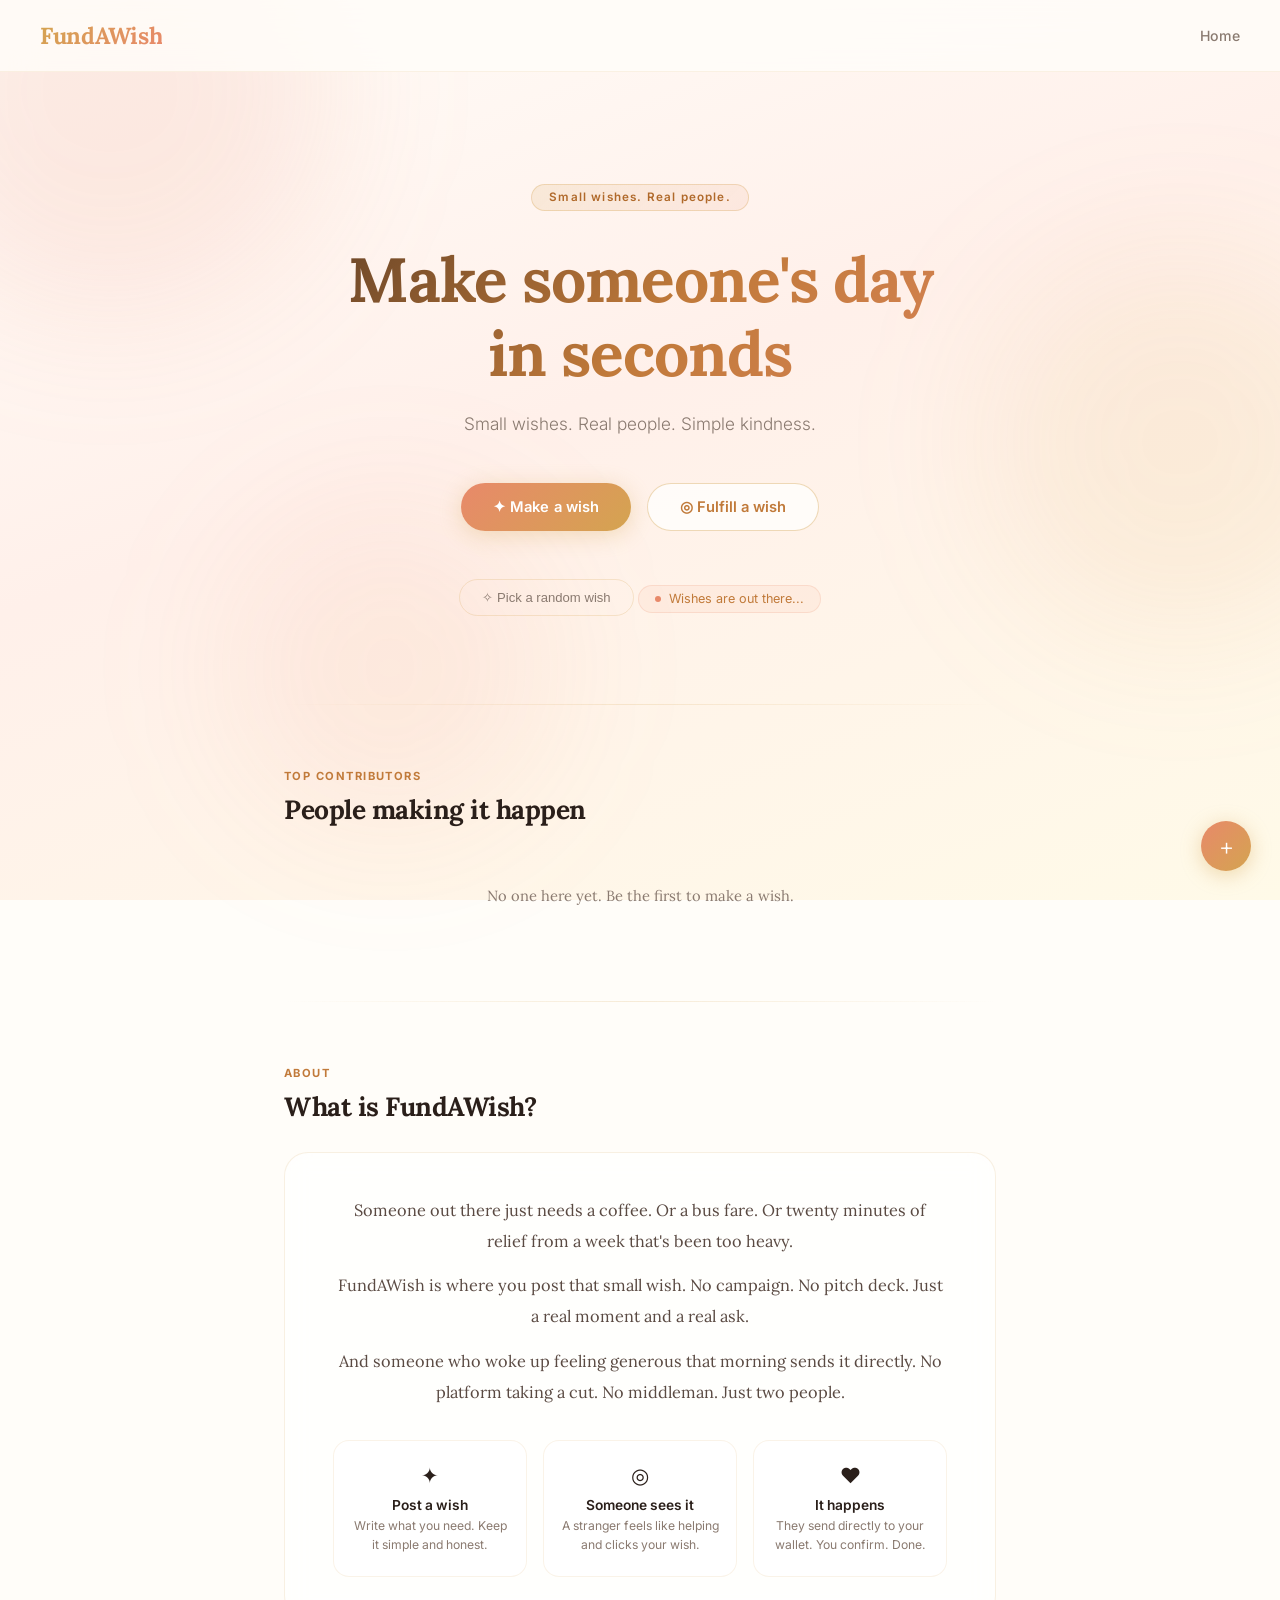
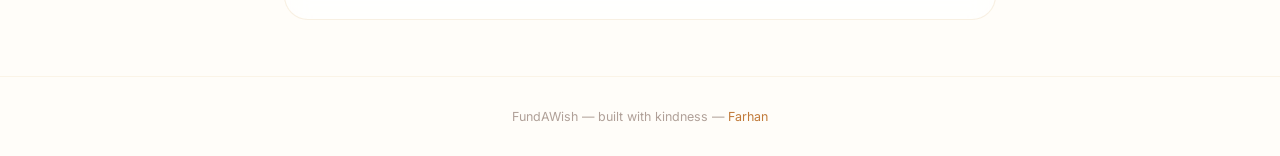
==== index.html @ 58d63a84 "Add files via upload" ====
<!DOCTYPE html>
<html lang="en">
<head>
<meta charset="UTF-8">
<meta name="viewport" content="width=device-width, initial-scale=1.0">
<title>FundAWish — Small wishes. Real kindness.</title>
<style>
  @import url('https://fonts.googleapis.com/css2?family=Inter:wght@300;400;500;600;700&family=Lora:wght@400;600;700&display=swap');
  *{margin:0;padding:0;box-sizing:border-box;}
  :root{--pink:#e8896a;--gold:#d4a450;--dark:#2a1f1a;--muted:#8a7a70;--light:#fffdf9;}
  body{font-family:'Inter','Helvetica Neue',sans-serif;background:#fffdf9;color:var(--dark);min-height:100vh;overflow-x:hidden;}
  .page-bg{position:fixed;inset:0;z-index:0;background:linear-gradient(160deg,#fffdf9 0%,#fff0ea 45%,#fffae8 100%);pointer-events:none;}
  .orb{position:fixed;border-radius:50%;filter:blur(72px);pointer-events:none;z-index:0;animation:orbFloat linear infinite;}
  .orb-1{width:440px;height:440px;background:rgba(232,137,106,0.14);top:-130px;left:-110px;animation-duration:18s;}
  .orb-2{width:380px;height:380px;background:rgba(212,164,80,0.11);top:28%;right:-90px;animation-duration:23s;animation-delay:-7s;}
  .orb-3{width:320px;height:320px;background:rgba(232,137,106,0.09);bottom:8%;left:18%;animation-duration:28s;animation-delay:-14s;}
  @keyframes orbFloat{0%{transform:translateY(0) scale(1);}33%{transform:translateY(-28px) scale(1.04);}66%{transform:translateY(16px) scale(0.97);}100%{transform:translateY(0) scale(1);}}
  nav{position:sticky;top:0;z-index:100;display:flex;align-items:center;justify-content:space-between;padding:1.3rem 2.5rem;background:rgba(255,253,249,0.82);backdrop-filter:blur(18px);border-bottom:1px solid rgba(212,164,80,0.12);}
  .logo{font-family:'Lora',Georgia,serif;font-size:1.45rem;font-weight:700;background:linear-gradient(135deg,var(--gold),var(--pink));-webkit-background-clip:text;-webkit-text-fill-color:transparent;background-clip:text;text-decoration:none;letter-spacing:-0.3px;}
  .nav-home{font-size:0.88rem;color:var(--muted);text-decoration:none;font-weight:500;transition:color 0.2s;}
  .nav-home:hover{color:var(--gold);}
  .wrap{position:relative;z-index:1;max-width:760px;margin:0 auto;padding:0 1.5rem;}
  .hero{text-align:center;padding:7rem 1rem 5rem;position:relative;z-index:1;}
  .hero-badge{display:inline-block;background:linear-gradient(135deg,rgba(212,164,80,0.15),rgba(232,137,106,0.1));border:1px solid rgba(212,164,80,0.3);color:#b0692a;font-size:0.73rem;font-weight:600;letter-spacing:0.1em;padding:0.36rem 1.1rem;border-radius:100px;margin-bottom:2rem;animation:fadeUp 0.5s ease both;}
  .hero h1{font-family:'Lora',Georgia,serif;font-size:clamp(2.3rem,6vw,3.9rem);font-weight:700;line-height:1.18;letter-spacing:-1px;background:linear-gradient(135deg,#2a1f1a 0%,#c17a3a 52%,#e8896a 100%);-webkit-background-clip:text;-webkit-text-fill-color:transparent;background-clip:text;margin-bottom:1.2rem;animation:fadeUp 0.55s ease 0.1s both;}
  .hero-sub{font-size:1.08rem;color:var(--muted);font-weight:300;line-height:1.65;max-width:400px;margin:0 auto 2.8rem;animation:fadeUp 0.55s ease 0.2s both;}
  .hero-actions{display:flex;gap:1rem;justify-content:center;flex-wrap:wrap;margin-bottom:1.8rem;animation:fadeUp 0.55s ease 0.3s both;}
  .btn-primary{display:inline-flex;align-items:center;gap:0.45rem;padding:0.88rem 2rem;border-radius:100px;background:linear-gradient(135deg,var(--pink),var(--gold));color:#fff;font-size:0.92rem;font-weight:600;text-decoration:none;border:none;cursor:pointer;transition:transform 0.2s,box-shadow 0.2s;box-shadow:0 4px 22px rgba(212,164,80,0.32);letter-spacing:0.01em;}
  .btn-primary:hover{transform:translateY(-2px) scale(1.03);box-shadow:0 8px 32px rgba(212,164,80,0.45);}
  .btn-primary:active{transform:scale(0.97);}
  .btn-outline{display:inline-flex;align-items:center;gap:0.45rem;padding:0.88rem 2rem;border-radius:100px;background:rgba(255,255,255,0.72);color:#c17a3a;font-size:0.92rem;font-weight:600;text-decoration:none;border:1.5px solid rgba(212,164,80,0.4);cursor:pointer;transition:transform 0.2s,box-shadow 0.2s,background 0.2s;backdrop-filter:blur(8px);}
  .btn-outline:hover{transform:translateY(-2px) scale(1.03);background:rgba(255,255,255,0.92);box-shadow:0 6px 24px rgba(212,164,80,0.2);}
  .btn-random{display:inline-flex;align-items:center;gap:0.45rem;padding:0.62rem 1.4rem;border-radius:100px;background:transparent;color:var(--muted);font-size:0.82rem;font-weight:500;border:1px solid rgba(212,164,80,0.22);cursor:pointer;transition:all 0.2s;animation:fadeUp 0.55s ease 0.4s both;}
  .btn-random:hover{color:#c17a3a;border-color:rgba(212,164,80,0.45);background:rgba(212,164,80,0.05);transform:translateY(-1px);}
  .wish-pill{display:inline-flex;align-items:center;gap:0.5rem;background:rgba(232,137,106,0.07);border:1px solid rgba(232,137,106,0.18);border-radius:100px;padding:0.32rem 1rem;font-size:0.79rem;color:#c17a3a;margin-top:1.6rem;animation:fadeUp 0.55s ease 0.5s both;}
  .pulse-dot{width:6px;height:6px;border-radius:50%;background:var(--pink);animation:pulseDot 2s ease-in-out infinite;}
  @keyframes pulseDot{0%,100%{opacity:1;transform:scale(1);}50%{opacity:0.4;transform:scale(0.65);}}
  .section{position:relative;z-index:1;padding:3.5rem 0;}
  .section-label{font-size:0.7rem;font-weight:700;letter-spacing:0.13em;color:#c17a3a;margin-bottom:0.55rem;text-transform:uppercase;}
  .section-title{font-family:'Lora',Georgia,serif;font-size:1.65rem;font-weight:700;color:var(--dark);letter-spacing:-0.5px;margin-bottom:1.8rem;}
  .divider{height:1px;background:linear-gradient(to right,transparent,rgba(212,164,80,0.2),transparent);margin:0.5rem 0;}
  .lb-grid{display:flex;flex-direction:column;gap:0.7rem;}
  .lb-card{display:flex;align-items:center;gap:1rem;background:rgba(255,255,255,0.72);border:1px solid rgba(212,164,80,0.14);border-radius:18px;padding:1rem 1.4rem;backdrop-filter:blur(12px);transition:transform 0.2s,box-shadow 0.2s,border-color 0.2s;animation:fadeUp 0.5s ease both;}
  .lb-card:hover{transform:translateY(-2px);box-shadow:0 8px 28px rgba(212,164,80,0.12);border-color:rgba(212,164,80,0.3);}
  .lb-card.lb-top{background:linear-gradient(135deg,rgba(255,255,255,0.9),rgba(255,248,234,0.88));border-color:rgba(212,164,80,0.26);box-shadow:0 4px 20px rgba(212,164,80,0.1);}
  .lb-rank{font-size:1.1rem;font-weight:700;min-width:2rem;text-align:center;}
  .lb-rank.gold{color:#c17a3a;}.lb-rank.silver{color:#9a9080;}.lb-rank.bronze{color:#a87040;}.lb-rank.plain{color:#c0b0a0;font-size:0.88rem;}
  .lb-avatar{width:38px;height:38px;border-radius:50%;background:linear-gradient(135deg,rgba(232,137,106,0.22),rgba(212,164,80,0.18));display:flex;align-items:center;justify-content:center;font-size:0.76rem;font-weight:700;color:#c17a3a;flex-shrink:0;border:1px solid rgba(212,164,80,0.2);}
  .lb-info{flex:1;}
  .lb-name{font-size:0.9rem;font-weight:600;color:var(--dark);margin-bottom:0.15rem;}
  .lb-label{font-size:0.74rem;color:var(--muted);}
  .lb-count{font-size:0.8rem;font-weight:600;color:#c17a3a;background:rgba(212,164,80,0.1);border:1px solid rgba(212,164,80,0.2);border-radius:100px;padding:0.18rem 0.7rem;white-space:nowrap;}
  .about-card{background:rgba(255,255,255,0.7);border:1px solid rgba(212,164,80,0.16);border-radius:24px;padding:2.6rem 3rem;backdrop-filter:blur(12px);text-align:center;}
  .about-card p{font-family:'Lora',Georgia,serif;font-size:1.02rem;color:#5a4a42;line-height:1.9;}
  .about-card p+p{margin-top:0.85rem;}
  .about-steps{display:grid;grid-template-columns:repeat(3,1fr);gap:1rem;margin-top:2rem;}
  .about-step{background:rgba(255,255,255,0.6);border:1px solid rgba(212,164,80,0.13);border-radius:16px;padding:1.4rem 1rem;text-align:center;}
  .about-step-icon{font-size:1.3rem;margin-bottom:0.55rem;display:block;}
  .about-step-title{font-weight:600;font-size:0.86rem;color:var(--dark);margin-bottom:0.28rem;}
  .about-step-text{font-size:0.76rem;color:var(--muted);line-height:1.5;font-family:'Inter',sans-serif;}
  footer{position:relative;z-index:1;text-align:center;padding:2rem;font-size:0.78rem;color:#b0a098;border-top:1px solid rgba(212,164,80,0.1);}
  .floater{position:fixed;bottom:1.8rem;right:1.8rem;width:50px;height:50px;border-radius:50%;background:linear-gradient(135deg,var(--pink),var(--gold));display:flex;align-items:center;justify-content:center;box-shadow:0 4px 20px rgba(212,164,80,0.4);cursor:pointer;text-decoration:none;color:white;font-size:1.5rem;font-weight:300;border:none;transition:transform 0.2s,box-shadow 0.2s;z-index:200;animation:floatIn 0.5s ease 1s both;}
  .floater:hover{transform:translateY(-3px) scale(1.09);box-shadow:0 8px 28px rgba(212,164,80,0.5);}
  @keyframes fadeUp{from{opacity:0;transform:translateY(20px);}to{opacity:1;transform:translateY(0);}}
  @keyframes floatIn{from{opacity:0;transform:translateY(16px);}to{opacity:1;transform:translateY(0);}}
  @media(max-width:600px){nav{padding:1.1rem 1.2rem;}.hero{padding:5rem 0.5rem 3.5rem;}.hero h1{font-size:2rem;}.about-steps{grid-template-columns:1fr;}.about-card{padding:2rem 1.4rem;}.section{padding:2.8rem 0;}}
</style>
</head>
<body>

<div class="page-bg"></div>
<div class="orb orb-1"></div>
<div class="orb orb-2"></div>
<div class="orb orb-3"></div>

<nav>
  <a href="index.html" class="logo">FundAWish</a>
  <a href="index.html" class="nav-home">Home</a>
</nav>

<section class="hero">
  <div class="hero-badge">Small wishes. Real people.</div>
  <h1>Make someone's day<br>in seconds</h1>
  <p class="hero-sub">Small wishes. Real people. Simple kindness.</p>
  <div class="hero-actions">
    <a href="make.html" class="btn-primary">✦ Make a wish</a>
    <a href="fulfill.html" class="btn-outline">◎ Fulfill a wish</a>
  </div>
  <button class="btn-random" onclick="goRandom()">✧ Pick a random wish</button>
  <div class="wish-pill">
    <div class="pulse-dot"></div>
    <span id="wish-counter">Loading...</span>
  </div>
</section>

<div class="wrap">
  <div class="divider"></div>

  <section class="section">
    <p class="section-label">Top contributors</p>
    <h2 class="section-title">People making it happen</h2>
    <div class="lb-grid" id="leaderboard"></div>
  </section>

  <div class="divider"></div>

  <section class="section">
    <p class="section-label">About</p>
    <h2 class="section-title">What is FundAWish?</h2>
    <div class="about-card">
      <p>Someone out there just needs a coffee. Or a bus fare. Or twenty minutes of relief from a week that's been too heavy.</p>
      <p>FundAWish is where you post that small wish. No campaign. No pitch deck. Just a real moment and a real ask.</p>
      <p>And someone who woke up feeling generous that morning sends it directly. No platform taking a cut. No middleman. Just two people.</p>
      <div class="about-steps">
        <div class="about-step">
          <span class="about-step-icon">✦</span>
          <div class="about-step-title">Post a wish</div>
          <div class="about-step-text">Write what you need. Keep it simple and honest.</div>
        </div>
        <div class="about-step">
          <span class="about-step-icon">◎</span>
          <div class="about-step-title">Someone sees it</div>
          <div class="about-step-text">A stranger feels like helping and clicks your wish.</div>
        </div>
        <div class="about-step">
          <span class="about-step-icon">❤</span>
          <div class="about-step-title">It happens</div>
          <div class="about-step-text">They send directly to your wallet. You confirm. Done.</div>
        </div>
      </div>
    </div>
  </section>
</div>

<a href="make.html" class="floater" title="Make a wish">+</a>

<footer>
  FundAWish &mdash; built with kindness &mdash; <a href="https://linktr.ee/FarhanOnChain" style="color:#c17a3a;text-decoration:none;">Farhan</a>
</footer>

<script>
  var API_URL = 'https://script.google.com/macros/s/AKfycbyZj0Ge2pIK_C2WyPs46WZ9d8BiwHcwlXeWuAFMg8wXGKLVoazA9rujLSlY5cN59LzEsg/exec';
  var LABELS  = ['made people smile','quiet legend','anonymous helper','kind stranger','silent giver','spread kindness'];

  function escHtml(s){ return String(s).replace(/&/g,'&amp;').replace(/</g,'&lt;').replace(/>/g,'&gt;').replace(/"/g,'&quot;'); }
  function initials(n){ return n.replace('@','').toUpperCase().slice(0,2); }

  function buildLeaderboard(wishes) {
    var seen = {};
    wishes.forEach(function(w) {
      var u = w.username || 'anonymous';
      if (!seen[u]) seen[u] = { username: u, total: 0, completed: 0 };
      seen[u].total++;
      if (w.status === 'completed') seen[u].completed++;
    });

    var entries = Object.keys(seen).map(function(k){ return seen[k]; });
    entries.sort(function(a,b){ return (b.completed - a.completed) || (b.total - a.total); });
    entries = entries.slice(0,5);

    var grid = document.getElementById('leaderboard');
    if (entries.length === 0) {
      grid.innerHTML = '<div style="text-align:center;padding:2rem;color:var(--muted);font-family:\'Lora\',serif;font-size:0.92rem;">No one here yet. Be the first to make a wish.</div>';
      return;
    }

    var icons  = ['🥇','🥈','🥉'];
    var klass  = ['gold','silver','bronze'];

    entries.forEach(function(e, i) {
      var card = document.createElement('div');
      card.className = 'lb-card' + (i===0?' lb-top':'');
      card.style.animationDelay = (i*0.08)+'s';
      var rank   = i<3 ? '<span class="lb-rank '+klass[i]+'">'+icons[i]+'</span>' : '<span class="lb-rank plain">'+(i+1)+'</span>';
      var label  = LABELS[i % LABELS.length];
      var badge  = e.completed>0 ? e.completed+' fulfilled' : e.total+' wish'+(e.total!==1?'es':'');
      card.innerHTML = rank +
        '<div class="lb-avatar">'+initials(e.username)+'</div>' +
        '<div class="lb-info"><div class="lb-name">'+escHtml(e.username)+'</div><div class="lb-label">'+label+'</div></div>' +
        '<span class="lb-count">'+badge+'</span>';
      grid.appendChild(card);
    });
  }

  function goRandom() {
    sessionStorage.setItem('fundawish_random','1');
    window.location.href = 'fulfill.html';
  }

  document.addEventListener('DOMContentLoaded', function() {
    fetch(API_URL)
      .then(function(r){ return r.json(); })
      .then(function(data) {
        var wishes = (data.ok && data.wishes) ? data.wishes : [];
        var open   = wishes.filter(function(w){ return w.status !== 'completed'; });
        var el = document.getElementById('wish-counter');
        if (open.length===0)      el.textContent = 'No open wishes yet. Be the first.';
        else if (open.length===1) el.textContent = '1 wish floating out there';
        else                      el.textContent = open.length+' wishes floating out there';
        buildLeaderboard(wishes);
      })
      .catch(function() {
        document.getElementById('wish-counter').textContent = 'Wishes are out there...';
        buildLeaderboard([]);
      });
  });
</script>
</body>
</html>
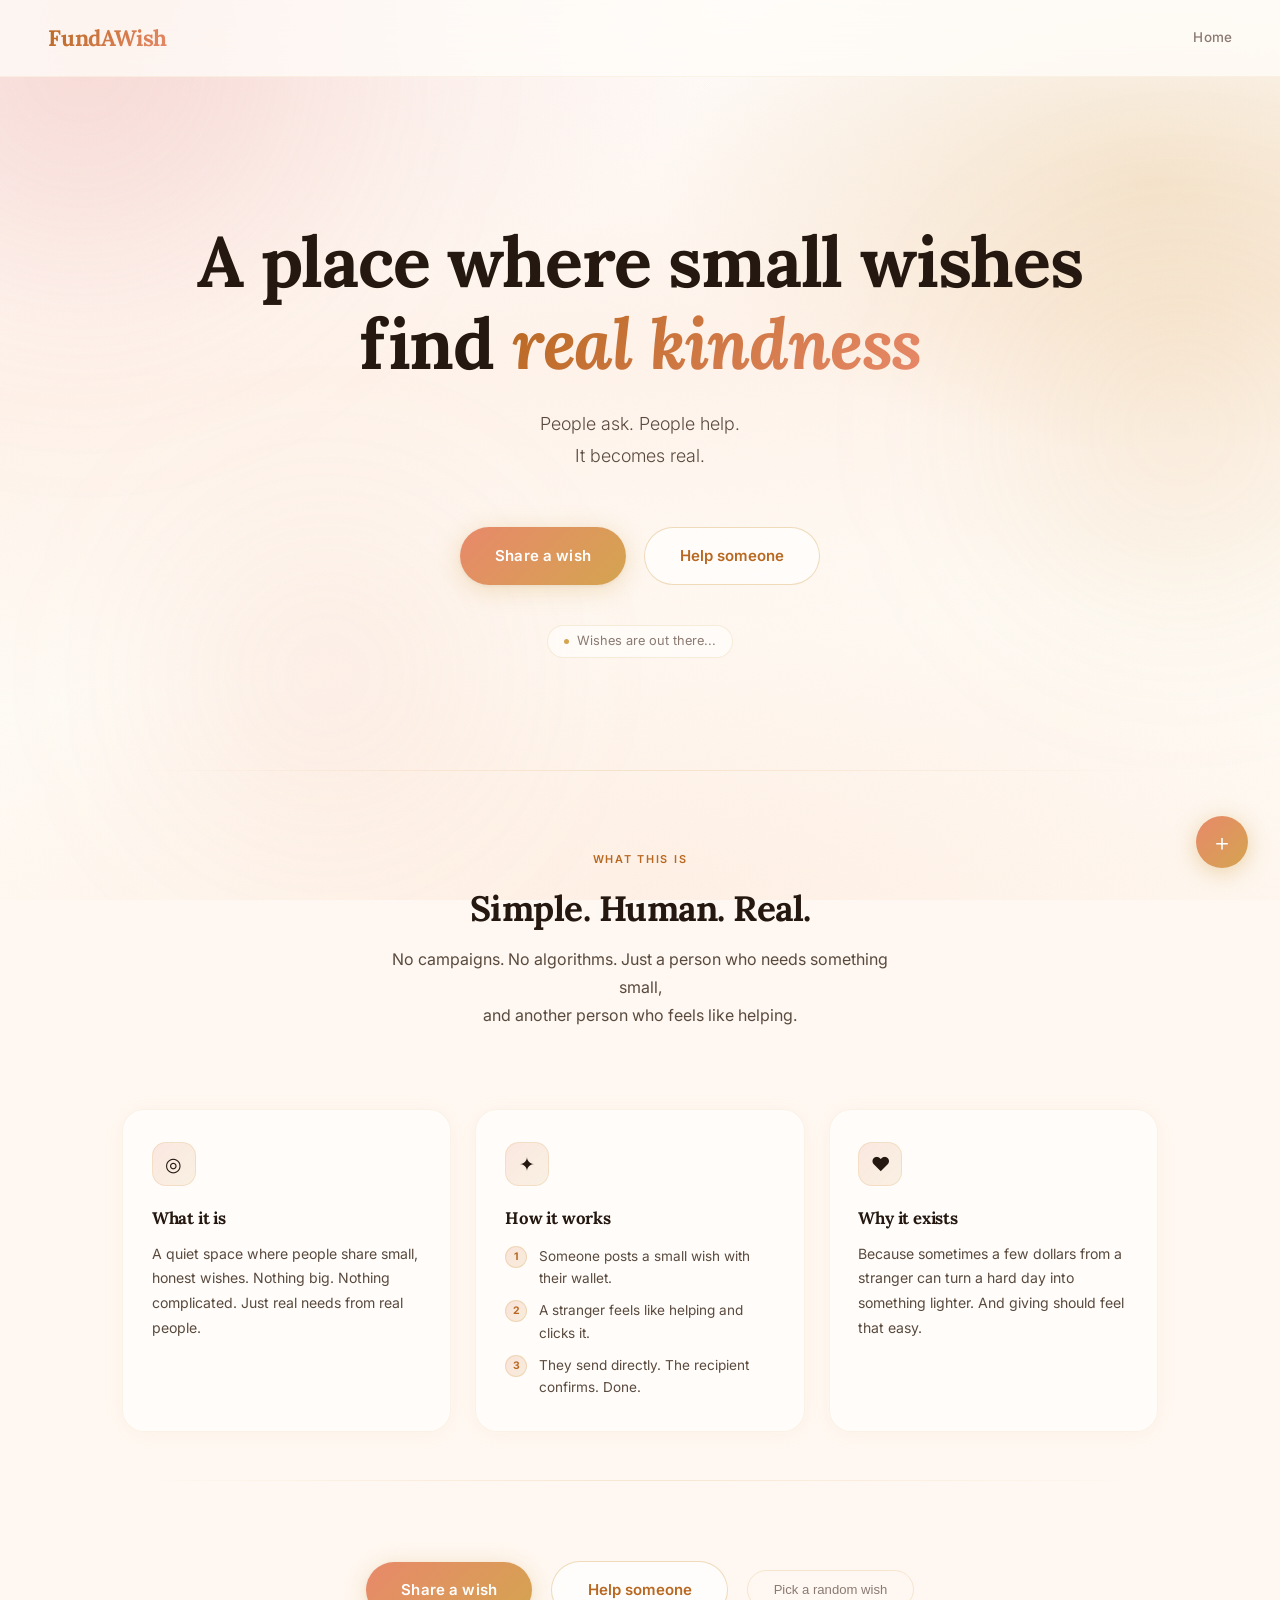
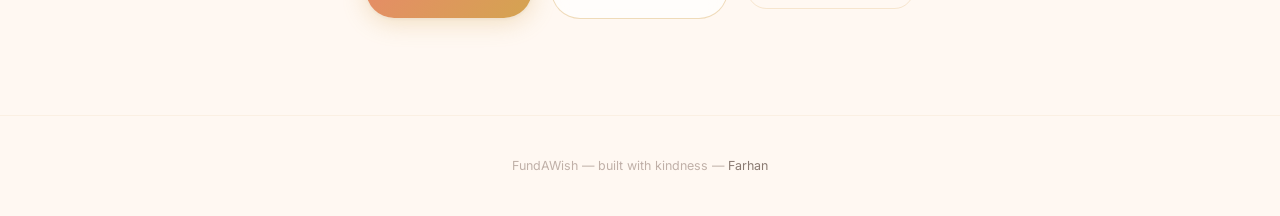
==== commit 46601621: "Add files via upload" ====
--- a/index.html
+++ b/index.html
@@ -3,207 +3,384 @@
 <head>
 <meta charset="UTF-8">
 <meta name="viewport" content="width=device-width, initial-scale=1.0">
-<title>FundAWish — Small wishes. Real kindness.</title>
+<title>FundAWish — A place where small wishes find real kindness</title>
 <style>
-  @import url('https://fonts.googleapis.com/css2?family=Inter:wght@300;400;500;600;700&family=Lora:wght@400;600;700&display=swap');
-  *{margin:0;padding:0;box-sizing:border-box;}
-  :root{--pink:#e8896a;--gold:#d4a450;--dark:#2a1f1a;--muted:#8a7a70;--light:#fffdf9;}
-  body{font-family:'Inter','Helvetica Neue',sans-serif;background:#fffdf9;color:var(--dark);min-height:100vh;overflow-x:hidden;}
-  .page-bg{position:fixed;inset:0;z-index:0;background:linear-gradient(160deg,#fffdf9 0%,#fff0ea 45%,#fffae8 100%);pointer-events:none;}
-  .orb{position:fixed;border-radius:50%;filter:blur(72px);pointer-events:none;z-index:0;animation:orbFloat linear infinite;}
-  .orb-1{width:440px;height:440px;background:rgba(232,137,106,0.14);top:-130px;left:-110px;animation-duration:18s;}
-  .orb-2{width:380px;height:380px;background:rgba(212,164,80,0.11);top:28%;right:-90px;animation-duration:23s;animation-delay:-7s;}
-  .orb-3{width:320px;height:320px;background:rgba(232,137,106,0.09);bottom:8%;left:18%;animation-duration:28s;animation-delay:-14s;}
-  @keyframes orbFloat{0%{transform:translateY(0) scale(1);}33%{transform:translateY(-28px) scale(1.04);}66%{transform:translateY(16px) scale(0.97);}100%{transform:translateY(0) scale(1);}}
-  nav{position:sticky;top:0;z-index:100;display:flex;align-items:center;justify-content:space-between;padding:1.3rem 2.5rem;background:rgba(255,253,249,0.82);backdrop-filter:blur(18px);border-bottom:1px solid rgba(212,164,80,0.12);}
-  .logo{font-family:'Lora',Georgia,serif;font-size:1.45rem;font-weight:700;background:linear-gradient(135deg,var(--gold),var(--pink));-webkit-background-clip:text;-webkit-text-fill-color:transparent;background-clip:text;text-decoration:none;letter-spacing:-0.3px;}
-  .nav-home{font-size:0.88rem;color:var(--muted);text-decoration:none;font-weight:500;transition:color 0.2s;}
-  .nav-home:hover{color:var(--gold);}
-  .wrap{position:relative;z-index:1;max-width:760px;margin:0 auto;padding:0 1.5rem;}
-  .hero{text-align:center;padding:7rem 1rem 5rem;position:relative;z-index:1;}
-  .hero-badge{display:inline-block;background:linear-gradient(135deg,rgba(212,164,80,0.15),rgba(232,137,106,0.1));border:1px solid rgba(212,164,80,0.3);color:#b0692a;font-size:0.73rem;font-weight:600;letter-spacing:0.1em;padding:0.36rem 1.1rem;border-radius:100px;margin-bottom:2rem;animation:fadeUp 0.5s ease both;}
-  .hero h1{font-family:'Lora',Georgia,serif;font-size:clamp(2.3rem,6vw,3.9rem);font-weight:700;line-height:1.18;letter-spacing:-1px;background:linear-gradient(135deg,#2a1f1a 0%,#c17a3a 52%,#e8896a 100%);-webkit-background-clip:text;-webkit-text-fill-color:transparent;background-clip:text;margin-bottom:1.2rem;animation:fadeUp 0.55s ease 0.1s both;}
-  .hero-sub{font-size:1.08rem;color:var(--muted);font-weight:300;line-height:1.65;max-width:400px;margin:0 auto 2.8rem;animation:fadeUp 0.55s ease 0.2s both;}
-  .hero-actions{display:flex;gap:1rem;justify-content:center;flex-wrap:wrap;margin-bottom:1.8rem;animation:fadeUp 0.55s ease 0.3s both;}
-  .btn-primary{display:inline-flex;align-items:center;gap:0.45rem;padding:0.88rem 2rem;border-radius:100px;background:linear-gradient(135deg,var(--pink),var(--gold));color:#fff;font-size:0.92rem;font-weight:600;text-decoration:none;border:none;cursor:pointer;transition:transform 0.2s,box-shadow 0.2s;box-shadow:0 4px 22px rgba(212,164,80,0.32);letter-spacing:0.01em;}
-  .btn-primary:hover{transform:translateY(-2px) scale(1.03);box-shadow:0 8px 32px rgba(212,164,80,0.45);}
-  .btn-primary:active{transform:scale(0.97);}
-  .btn-outline{display:inline-flex;align-items:center;gap:0.45rem;padding:0.88rem 2rem;border-radius:100px;background:rgba(255,255,255,0.72);color:#c17a3a;font-size:0.92rem;font-weight:600;text-decoration:none;border:1.5px solid rgba(212,164,80,0.4);cursor:pointer;transition:transform 0.2s,box-shadow 0.2s,background 0.2s;backdrop-filter:blur(8px);}
-  .btn-outline:hover{transform:translateY(-2px) scale(1.03);background:rgba(255,255,255,0.92);box-shadow:0 6px 24px rgba(212,164,80,0.2);}
-  .btn-random{display:inline-flex;align-items:center;gap:0.45rem;padding:0.62rem 1.4rem;border-radius:100px;background:transparent;color:var(--muted);font-size:0.82rem;font-weight:500;border:1px solid rgba(212,164,80,0.22);cursor:pointer;transition:all 0.2s;animation:fadeUp 0.55s ease 0.4s both;}
-  .btn-random:hover{color:#c17a3a;border-color:rgba(212,164,80,0.45);background:rgba(212,164,80,0.05);transform:translateY(-1px);}
-  .wish-pill{display:inline-flex;align-items:center;gap:0.5rem;background:rgba(232,137,106,0.07);border:1px solid rgba(232,137,106,0.18);border-radius:100px;padding:0.32rem 1rem;font-size:0.79rem;color:#c17a3a;margin-top:1.6rem;animation:fadeUp 0.55s ease 0.5s both;}
-  .pulse-dot{width:6px;height:6px;border-radius:50%;background:var(--pink);animation:pulseDot 2s ease-in-out infinite;}
-  @keyframes pulseDot{0%,100%{opacity:1;transform:scale(1);}50%{opacity:0.4;transform:scale(0.65);}}
-  .section{position:relative;z-index:1;padding:3.5rem 0;}
-  .section-label{font-size:0.7rem;font-weight:700;letter-spacing:0.13em;color:#c17a3a;margin-bottom:0.55rem;text-transform:uppercase;}
-  .section-title{font-family:'Lora',Georgia,serif;font-size:1.65rem;font-weight:700;color:var(--dark);letter-spacing:-0.5px;margin-bottom:1.8rem;}
-  .divider{height:1px;background:linear-gradient(to right,transparent,rgba(212,164,80,0.2),transparent);margin:0.5rem 0;}
-  .lb-grid{display:flex;flex-direction:column;gap:0.7rem;}
-  .lb-card{display:flex;align-items:center;gap:1rem;background:rgba(255,255,255,0.72);border:1px solid rgba(212,164,80,0.14);border-radius:18px;padding:1rem 1.4rem;backdrop-filter:blur(12px);transition:transform 0.2s,box-shadow 0.2s,border-color 0.2s;animation:fadeUp 0.5s ease both;}
-  .lb-card:hover{transform:translateY(-2px);box-shadow:0 8px 28px rgba(212,164,80,0.12);border-color:rgba(212,164,80,0.3);}
-  .lb-card.lb-top{background:linear-gradient(135deg,rgba(255,255,255,0.9),rgba(255,248,234,0.88));border-color:rgba(212,164,80,0.26);box-shadow:0 4px 20px rgba(212,164,80,0.1);}
-  .lb-rank{font-size:1.1rem;font-weight:700;min-width:2rem;text-align:center;}
-  .lb-rank.gold{color:#c17a3a;}.lb-rank.silver{color:#9a9080;}.lb-rank.bronze{color:#a87040;}.lb-rank.plain{color:#c0b0a0;font-size:0.88rem;}
-  .lb-avatar{width:38px;height:38px;border-radius:50%;background:linear-gradient(135deg,rgba(232,137,106,0.22),rgba(212,164,80,0.18));display:flex;align-items:center;justify-content:center;font-size:0.76rem;font-weight:700;color:#c17a3a;flex-shrink:0;border:1px solid rgba(212,164,80,0.2);}
-  .lb-info{flex:1;}
-  .lb-name{font-size:0.9rem;font-weight:600;color:var(--dark);margin-bottom:0.15rem;}
-  .lb-label{font-size:0.74rem;color:var(--muted);}
-  .lb-count{font-size:0.8rem;font-weight:600;color:#c17a3a;background:rgba(212,164,80,0.1);border:1px solid rgba(212,164,80,0.2);border-radius:100px;padding:0.18rem 0.7rem;white-space:nowrap;}
-  .about-card{background:rgba(255,255,255,0.7);border:1px solid rgba(212,164,80,0.16);border-radius:24px;padding:2.6rem 3rem;backdrop-filter:blur(12px);text-align:center;}
-  .about-card p{font-family:'Lora',Georgia,serif;font-size:1.02rem;color:#5a4a42;line-height:1.9;}
-  .about-card p+p{margin-top:0.85rem;}
-  .about-steps{display:grid;grid-template-columns:repeat(3,1fr);gap:1rem;margin-top:2rem;}
-  .about-step{background:rgba(255,255,255,0.6);border:1px solid rgba(212,164,80,0.13);border-radius:16px;padding:1.4rem 1rem;text-align:center;}
-  .about-step-icon{font-size:1.3rem;margin-bottom:0.55rem;display:block;}
-  .about-step-title{font-weight:600;font-size:0.86rem;color:var(--dark);margin-bottom:0.28rem;}
-  .about-step-text{font-size:0.76rem;color:var(--muted);line-height:1.5;font-family:'Inter',sans-serif;}
-  footer{position:relative;z-index:1;text-align:center;padding:2rem;font-size:0.78rem;color:#b0a098;border-top:1px solid rgba(212,164,80,0.1);}
-  .floater{position:fixed;bottom:1.8rem;right:1.8rem;width:50px;height:50px;border-radius:50%;background:linear-gradient(135deg,var(--pink),var(--gold));display:flex;align-items:center;justify-content:center;box-shadow:0 4px 20px rgba(212,164,80,0.4);cursor:pointer;text-decoration:none;color:white;font-size:1.5rem;font-weight:300;border:none;transition:transform 0.2s,box-shadow 0.2s;z-index:200;animation:floatIn 0.5s ease 1s both;}
-  .floater:hover{transform:translateY(-3px) scale(1.09);box-shadow:0 8px 28px rgba(212,164,80,0.5);}
-  @keyframes fadeUp{from{opacity:0;transform:translateY(20px);}to{opacity:1;transform:translateY(0);}}
-  @keyframes floatIn{from{opacity:0;transform:translateY(16px);}to{opacity:1;transform:translateY(0);}}
-  @media(max-width:600px){nav{padding:1.1rem 1.2rem;}.hero{padding:5rem 0.5rem 3.5rem;}.hero h1{font-size:2rem;}.about-steps{grid-template-columns:1fr;}.about-card{padding:2rem 1.4rem;}.section{padding:2.8rem 0;}}
+@import url('https://fonts.googleapis.com/css2?family=Inter:wght@300;400;500;600&family=Lora:ital,wght@0,400;0,500;0,700;1,400;1,700&display=swap');
+
+/* ─── RESET & ROOT ─────────────────────── */
+*{margin:0;padding:0;box-sizing:border-box;}
+:root{
+  --pink:   #e8896a;
+  --rose:   #e8a5a5;
+  --gold:   #c9923a;
+  --gold-lt:#d4a450;
+  --cream:  #fff8f2;
+  --parchment:#fff3e8;
+  --dark:   #241810;
+  --mid:    #5a4a3e;
+  --muted:  #8a7a72;
+  --faint:  #c0b0a8;
+  --glass:  rgba(255,255,255,0.60);
+  --glass-b:rgba(212,164,80,0.12);
+}
+
+html{scroll-behavior:smooth;}
+body{
+  font-family:'Inter',sans-serif;
+  background:var(--cream);
+  color:var(--dark);
+  min-height:100vh;
+  overflow-x:hidden;
+  line-height:1.6;
+}
+
+/* ─── BACKGROUND ───────────────────────── */
+.bg{position:fixed;inset:0;z-index:0;pointer-events:none;overflow:hidden;}
+.bg-grad{
+  position:absolute;inset:0;
+  background:
+    radial-gradient(ellipse 80% 60% at 10% 0%,   rgba(245,200,190,0.45) 0%, transparent 60%),
+    radial-gradient(ellipse 70% 55% at 90% 20%,  rgba(212,164,80,0.22)  0%, transparent 55%),
+    radial-gradient(ellipse 90% 70% at 50% 100%, rgba(255,220,200,0.30) 0%, transparent 60%),
+    linear-gradient(175deg, #ffffff 0%, #fff3ea 40%, #fffbf5 70%, #fff8f0 100%);
+}
+.bg-noise{
+  position:absolute;inset:0;opacity:0.032;
+  background-image:url("data:image/svg+xml,%3Csvg viewBox='0 0 512 512' xmlns='http://www.w3.org/2000/svg'%3E%3Cfilter id='n'%3E%3CfeTurbulence type='fractalNoise' baseFrequency='0.75' numOctaves='4' stitchTiles='stitch'/%3E%3C/filter%3E%3Crect width='100%25' height='100%25' filter='url(%23n)'/%3E%3C/svg%3E");
+  background-size:256px 256px;
+}
+.orb{position:absolute;border-radius:50%;filter:blur(90px);animation:drift linear infinite;}
+.orb-a{width:600px;height:600px;background:radial-gradient(circle at 40% 40%,rgba(232,145,145,0.22),transparent 65%);top:-180px;left:-160px;animation-duration:22s;}
+.orb-b{width:500px;height:500px;background:radial-gradient(circle at 50% 50%,rgba(212,160,70,0.18),transparent 65%);top:20%;right:-150px;animation-duration:29s;animation-delay:-11s;}
+.orb-c{width:450px;height:450px;background:radial-gradient(circle at 50% 50%,rgba(232,137,106,0.14),transparent 65%);bottom:0;left:8%;animation-duration:35s;animation-delay:-20s;}
+@keyframes drift{
+  0%  {transform:translate(0,0)   scale(1);}
+  25% {transform:translate(22px,-28px)  scale(1.04);}
+  50% {transform:translate(-12px, 20px) scale(0.97);}
+  75% {transform:translate(16px,  12px) scale(1.02);}
+  100%{transform:translate(0,0)   scale(1);}
+}
+
+/* ─── NAV ──────────────────────────────── */
+nav{
+  position:sticky;top:0;z-index:500;
+  display:flex;align-items:center;justify-content:space-between;
+  padding:1.25rem 3rem;
+  background:rgba(255,252,248,0.75);
+  backdrop-filter:blur(24px);
+  border-bottom:1px solid rgba(212,164,80,0.1);
+}
+.logo{
+  font-family:'Lora',serif;font-size:1.4rem;font-weight:700;
+  background:linear-gradient(135deg,#b86820,#e8896a);
+  -webkit-background-clip:text;-webkit-text-fill-color:transparent;background-clip:text;
+  text-decoration:none;letter-spacing:-0.2px;
+}
+.nav-link{font-size:0.84rem;color:var(--muted);text-decoration:none;font-weight:500;letter-spacing:0.01em;transition:color 0.2s;}
+.nav-link:hover{color:var(--gold);}
+
+/* ─── LAYOUT WRAPPER ────────────────────── */
+.wrap{position:relative;z-index:1;max-width:1100px;margin:0 auto;padding:0 2rem;}
+.narrow{max-width:720px;margin:0 auto;}
+.center{text-align:center;}
+
+/* ─── HERO ──────────────────────────────── */
+.hero{
+  position:relative;z-index:1;
+  text-align:center;
+  padding:9rem 1rem 7rem;
+}
+.hero h1{
+  font-family:'Lora',serif;
+  font-size:clamp(2.6rem,6vw,4.4rem);
+  font-weight:700;
+  line-height:1.16;
+  letter-spacing:-1.2px;
+  color:var(--dark);
+  margin-bottom:1.5rem;
+}
+.hero h1 em{
+  font-style:italic;
+  background:linear-gradient(135deg,#b86820 0%,#e8896a 100%);
+  -webkit-background-clip:text;-webkit-text-fill-color:transparent;background-clip:text;
+}
+.hero-sub{
+  font-size:1.12rem;color:var(--mid);font-weight:300;
+  line-height:1.75;max-width:440px;margin:0 auto 3.5rem;
+}
+.hero-cta{
+  display:flex;gap:1.1rem;justify-content:center;flex-wrap:wrap;
+  margin-bottom:2.5rem;
+}
+.live-count{
+  display:inline-flex;align-items:center;gap:0.5rem;
+  font-size:0.8rem;color:var(--muted);
+  background:rgba(255,255,255,0.5);border:1px solid rgba(212,164,80,0.18);
+  border-radius:100px;padding:0.32rem 1rem;
+  backdrop-filter:blur(8px);
+}
+.live-dot{
+  width:5px;height:5px;border-radius:50%;
+  background:#d4a450;
+  animation:pulse 2.2s ease-in-out infinite;
+}
+@keyframes pulse{0%,100%{opacity:1;transform:scale(1);}50%{opacity:0.3;transform:scale(0.55);}}
+
+/* ─── BUTTONS ───────────────────────────── */
+.btn-p{
+  display:inline-flex;align-items:center;gap:0.45rem;
+  padding:1rem 2.2rem;border-radius:100px;
+  background:linear-gradient(135deg,#e8896a 0%,#d4a450 100%);
+  color:#fff;font-size:0.94rem;font-weight:600;
+  text-decoration:none;border:none;cursor:pointer;
+  letter-spacing:0.01em;
+  box-shadow:0 4px 24px rgba(212,164,80,0.32),0 1px 4px rgba(0,0,0,0.06);
+  transition:transform 0.2s,box-shadow 0.2s;
+}
+.btn-p:hover{transform:translateY(-2px) scale(1.025);box-shadow:0 10px 36px rgba(212,164,80,0.44);}
+.btn-p:active{transform:scale(0.97);}
+
+.btn-s{
+  display:inline-flex;align-items:center;gap:0.45rem;
+  padding:1rem 2.2rem;border-radius:100px;
+  background:rgba(255,255,255,0.65);
+  color:#b86820;font-size:0.94rem;font-weight:600;
+  text-decoration:none;border:1.5px solid rgba(212,164,80,0.38);cursor:pointer;
+  backdrop-filter:blur(12px);
+  transition:transform 0.2s,box-shadow 0.2s,background 0.2s;
+}
+.btn-s:hover{transform:translateY(-2px) scale(1.025);background:rgba(255,255,255,0.9);box-shadow:0 6px 26px rgba(212,164,80,0.2);}
+
+.btn-g{
+  display:inline-flex;align-items:center;gap:0.4rem;
+  padding:0.7rem 1.6rem;border-radius:100px;
+  background:transparent;color:var(--muted);
+  font-size:0.82rem;font-weight:500;
+  border:1px solid rgba(212,164,80,0.22);cursor:pointer;
+  transition:all 0.2s;
+}
+.btn-g:hover{color:#b86820;border-color:rgba(212,164,80,0.45);background:rgba(212,164,80,0.05);transform:translateY(-1px);}
+
+/* ─── SECTION SHARED ────────────────────── */
+.section{position:relative;z-index:1;padding:5rem 0;}
+.section-kicker{
+  font-size:0.68rem;font-weight:600;letter-spacing:0.16em;
+  color:#b86820;text-transform:uppercase;margin-bottom:0.8rem;
+}
+.section-h{
+  font-family:'Lora',serif;font-size:clamp(1.6rem,3vw,2.2rem);
+  font-weight:700;color:var(--dark);letter-spacing:-0.5px;
+  margin-bottom:0.8rem;
+}
+.section-sub{font-size:1rem;color:var(--mid);line-height:1.75;max-width:520px;}
+
+/* ─── DIVIDER ────────────────────────────── */
+.div-line{height:1px;background:linear-gradient(to right,transparent,rgba(212,164,80,0.2),transparent);}
+
+/* ─── ABOUT ─────────────────────────────── */
+.about-grid{
+  display:grid;
+  grid-template-columns:repeat(3,1fr);
+  gap:1.5rem;
+  margin-top:3rem;
+}
+.about-card{
+  background:var(--glass);
+  border:1px solid var(--glass-b);
+  border-radius:22px;
+  padding:2rem 1.8rem;
+  backdrop-filter:blur(16px);
+  box-shadow:0 2px 20px rgba(212,164,80,0.07);
+  transition:transform 0.25s,box-shadow 0.25s;
+  animation:riseUp 0.6s ease both;
+}
+.about-card:hover{transform:translateY(-4px);box-shadow:0 12px 36px rgba(212,164,80,0.13);}
+.about-icon{
+  width:44px;height:44px;border-radius:14px;
+  background:linear-gradient(135deg,rgba(232,137,106,0.18),rgba(212,164,80,0.14));
+  border:1px solid rgba(212,164,80,0.2);
+  display:flex;align-items:center;justify-content:center;
+  font-size:1.2rem;margin-bottom:1.2rem;
+}
+.about-card h3{font-family:'Lora',serif;font-size:1.05rem;font-weight:700;color:var(--dark);margin-bottom:0.6rem;letter-spacing:-0.2px;}
+.about-card p{font-size:0.88rem;color:var(--mid);line-height:1.75;}
+
+/* how it works steps */
+.steps-list{
+  display:flex;flex-direction:column;gap:0.6rem;margin-top:0.8rem;
+}
+.step-row{
+  display:flex;align-items:flex-start;gap:0.75rem;
+}
+.step-num{
+  flex-shrink:0;width:22px;height:22px;border-radius:50%;
+  background:linear-gradient(135deg,rgba(232,137,106,0.22),rgba(212,164,80,0.18));
+  border:1px solid rgba(212,164,80,0.28);
+  display:flex;align-items:center;justify-content:center;
+  font-size:0.65rem;font-weight:700;color:#b86820;margin-top:1px;
+}
+.step-txt{font-size:0.85rem;color:var(--mid);line-height:1.65;}
+
+/* ─── ACTION ROW ─────────────────────────── */
+.action-row{
+  display:flex;align-items:center;justify-content:center;
+  gap:1.2rem;flex-wrap:wrap;
+  padding:5rem 0 6rem;
+}
+
+/* ─── FOOTER ─────────────────────────────── */
+footer{
+  position:relative;z-index:1;text-align:center;
+  padding:2.5rem 1rem;font-size:0.78rem;color:var(--faint);
+  border-top:1px solid rgba(212,164,80,0.09);
+}
+footer a{color:var(--muted);text-decoration:none;transition:color 0.2s;}
+footer a:hover{color:var(--gold);}
+
+/* ─── FLOATER ────────────────────────────── */
+.floater{
+  position:fixed;bottom:2rem;right:2rem;z-index:900;
+  width:52px;height:52px;border-radius:50%;
+  background:linear-gradient(135deg,#e8896a,#d4a450);
+  display:flex;align-items:center;justify-content:center;
+  box-shadow:0 4px 22px rgba(212,164,80,0.44);
+  text-decoration:none;color:#fff;font-size:1.6rem;font-weight:300;
+  border:none;cursor:pointer;
+  transition:transform 0.2s,box-shadow 0.2s;
+  animation:riseUp 0.5s ease 1.2s both;
+}
+.floater:hover{transform:translateY(-3px) scale(1.1);box-shadow:0 10px 30px rgba(212,164,80,0.54);}
+
+/* ─── ANIMATIONS ─────────────────────────── */
+@keyframes riseUp{from{opacity:0;transform:translateY(24px);}to{opacity:1;transform:translateY(0);}}
+
+/* ─── RESPONSIVE ─────────────────────────── */
+@media(max-width:768px){
+  nav{padding:1.1rem 1.4rem;}
+  .hero{padding:6.5rem 0.5rem 5rem;}
+  .hero h1{font-size:2.2rem;letter-spacing:-0.6px;}
+  .hero-sub{font-size:1rem;}
+  .wrap{padding:0 1.2rem;}
+  .section{padding:3.5rem 0;}
+  .about-grid{grid-template-columns:1fr;gap:1.1rem;}
+  .about-card{padding:1.6rem 1.5rem;}
+  .action-row{padding:3.5rem 0 5rem;}
+}
 </style>
 </head>
 <body>
 
-<div class="page-bg"></div>
-<div class="orb orb-1"></div>
-<div class="orb orb-2"></div>
-<div class="orb orb-3"></div>
-
+<!-- Background -->
+<div class="bg">
+  <div class="bg-grad"></div>
+  <div class="bg-noise"></div>
+  <div class="orb orb-a"></div>
+  <div class="orb orb-b"></div>
+  <div class="orb orb-c"></div>
+</div>
+
+<!-- Nav -->
 <nav>
   <a href="index.html" class="logo">FundAWish</a>
-  <a href="index.html" class="nav-home">Home</a>
+  <a href="index.html" class="nav-link">Home</a>
 </nav>
 
+<!-- Hero -->
 <section class="hero">
-  <div class="hero-badge">Small wishes. Real people.</div>
-  <h1>Make someone's day<br>in seconds</h1>
-  <p class="hero-sub">Small wishes. Real people. Simple kindness.</p>
-  <div class="hero-actions">
-    <a href="make.html" class="btn-primary">✦ Make a wish</a>
-    <a href="fulfill.html" class="btn-outline">◎ Fulfill a wish</a>
+  <h1 style="animation:riseUp 0.6s ease both;">
+    A place where small wishes<br>find <em>real kindness</em>
+  </h1>
+  <p class="hero-sub" style="animation:riseUp 0.6s ease 0.12s both;">
+    People ask. People help.<br>It becomes real.
+  </p>
+  <div class="hero-cta" style="animation:riseUp 0.6s ease 0.22s both;">
+    <a href="make.html" class="btn-p">Share a wish</a>
+    <a href="fulfill.html" class="btn-s">Help someone</a>
   </div>
-  <button class="btn-random" onclick="goRandom()">✧ Pick a random wish</button>
-  <div class="wish-pill">
-    <div class="pulse-dot"></div>
+  <div class="live-count" style="animation:riseUp 0.6s ease 0.34s both;">
+    <div class="live-dot"></div>
     <span id="wish-counter">Loading...</span>
   </div>
 </section>
 
+<!-- About — visible on first scroll -->
 <div class="wrap">
-  <div class="divider"></div>
-
-  <section class="section">
-    <p class="section-label">Top contributors</p>
-    <h2 class="section-title">People making it happen</h2>
-    <div class="lb-grid" id="leaderboard"></div>
+  <div class="div-line"></div>
+
+  <section class="section narrow center" style="padding-bottom:2rem;">
+    <p class="section-kicker">What this is</p>
+    <h2 class="section-h" style="margin-bottom:0.5rem;">Simple. Human. Real.</h2>
+    <p class="section-sub" style="margin:0 auto;">
+      No campaigns. No algorithms. Just a person who needs something small,<br>and another person who feels like helping.
+    </p>
   </section>
 
-  <div class="divider"></div>
-
-  <section class="section">
-    <p class="section-label">About</p>
-    <h2 class="section-title">What is FundAWish?</h2>
-    <div class="about-card">
-      <p>Someone out there just needs a coffee. Or a bus fare. Or twenty minutes of relief from a week that's been too heavy.</p>
-      <p>FundAWish is where you post that small wish. No campaign. No pitch deck. Just a real moment and a real ask.</p>
-      <p>And someone who woke up feeling generous that morning sends it directly. No platform taking a cut. No middleman. Just two people.</p>
-      <div class="about-steps">
-        <div class="about-step">
-          <span class="about-step-icon">✦</span>
-          <div class="about-step-title">Post a wish</div>
-          <div class="about-step-text">Write what you need. Keep it simple and honest.</div>
-        </div>
-        <div class="about-step">
-          <span class="about-step-icon">◎</span>
-          <div class="about-step-title">Someone sees it</div>
-          <div class="about-step-text">A stranger feels like helping and clicks your wish.</div>
-        </div>
-        <div class="about-step">
-          <span class="about-step-icon">❤</span>
-          <div class="about-step-title">It happens</div>
-          <div class="about-step-text">They send directly to your wallet. You confirm. Done.</div>
-        </div>
+  <div class="about-grid" style="animation:riseUp 0.7s ease 0.15s both;">
+
+    <div class="about-card" style="animation-delay:0s;">
+      <div class="about-icon">◎</div>
+      <h3>What it is</h3>
+      <p>A quiet space where people share small, honest wishes. Nothing big. Nothing complicated. Just real needs from real people.</p>
+    </div>
+
+    <div class="about-card" style="animation-delay:0.08s;">
+      <div class="about-icon">✦</div>
+      <h3>How it works</h3>
+      <div class="steps-list">
+        <div class="step-row"><div class="step-num">1</div><span class="step-txt">Someone posts a small wish with their wallet.</span></div>
+        <div class="step-row"><div class="step-num">2</div><span class="step-txt">A stranger feels like helping and clicks it.</span></div>
+        <div class="step-row"><div class="step-num">3</div><span class="step-txt">They send directly. The recipient confirms. Done.</span></div>
       </div>
     </div>
-  </section>
+
+    <div class="about-card" style="animation-delay:0.16s;">
+      <div class="about-icon">❤</div>
+      <h3>Why it exists</h3>
+      <p>Because sometimes a few dollars from a stranger can turn a hard day into something lighter. And giving should feel that easy.</p>
+    </div>
+
+  </div>
+
+  <div class="div-line" style="margin-top:3rem;"></div>
+
+  <!-- Action row -->
+  <div class="action-row">
+    <a href="make.html" class="btn-p">Share a wish</a>
+    <a href="fulfill.html" class="btn-s">Help someone</a>
+    <button class="btn-g" onclick="goRandom()">Pick a random wish</button>
+  </div>
 </div>
 
-<a href="make.html" class="floater" title="Make a wish">+</a>
+<a href="make.html" class="floater" title="Share a wish">+</a>
 
 <footer>
-  FundAWish &mdash; built with kindness &mdash; <a href="https://linktr.ee/FarhanOnChain" style="color:#c17a3a;text-decoration:none;">Farhan</a>
+  FundAWish &mdash; built with kindness &mdash;
+  <a href="https://linktr.ee/FarhanOnChain">Farhan</a>
 </footer>
 
 <script>
-  var API_URL = 'https://script.google.com/macros/s/AKfycbyZj0Ge2pIK_C2WyPs46WZ9d8BiwHcwlXeWuAFMg8wXGKLVoazA9rujLSlY5cN59LzEsg/exec';
-  var LABELS  = ['made people smile','quiet legend','anonymous helper','kind stranger','silent giver','spread kindness'];
-
-  function escHtml(s){ return String(s).replace(/&/g,'&amp;').replace(/</g,'&lt;').replace(/>/g,'&gt;').replace(/"/g,'&quot;'); }
-  function initials(n){ return n.replace('@','').toUpperCase().slice(0,2); }
-
-  function buildLeaderboard(wishes) {
-    var seen = {};
-    wishes.forEach(function(w) {
-      var u = w.username || 'anonymous';
-      if (!seen[u]) seen[u] = { username: u, total: 0, completed: 0 };
-      seen[u].total++;
-      if (w.status === 'completed') seen[u].completed++;
+var API_URL='https://script.google.com/macros/s/AKfycbyZj0Ge2pIK_C2WyPs46WZ9d8BiwHcwlXeWuAFMg8wXGKLVoazA9rujLSlY5cN59LzEsg/exec';
+
+function goRandom(){
+  sessionStorage.setItem('fundawish_random','1');
+  window.location.href='fulfill.html';
+}
+
+document.addEventListener('DOMContentLoaded',function(){
+  fetch(API_URL)
+    .then(function(r){return r.json();})
+    .then(function(data){
+      var wishes=(data.ok&&data.wishes)?data.wishes:[];
+      var open=wishes.filter(function(w){return w.status!=='completed';});
+      var el=document.getElementById('wish-counter');
+      if(open.length===0)      el.textContent='No open wishes yet. Be the first.';
+      else if(open.length===1) el.textContent='1 wish floating out there';
+      else                     el.textContent=open.length+' wishes out there right now';
+    })
+    .catch(function(){
+      document.getElementById('wish-counter').textContent='Wishes are out there...';
     });
-
-    var entries = Object.keys(seen).map(function(k){ return seen[k]; });
-    entries.sort(function(a,b){ return (b.completed - a.completed) || (b.total - a.total); });
-    entries = entries.slice(0,5);
-
-    var grid = document.getElementById('leaderboard');
-    if (entries.length === 0) {
-      grid.innerHTML = '<div style="text-align:center;padding:2rem;color:var(--muted);font-family:\'Lora\',serif;font-size:0.92rem;">No one here yet. Be the first to make a wish.</div>';
-      return;
-    }
-
-    var icons  = ['🥇','🥈','🥉'];
-    var klass  = ['gold','silver','bronze'];
-
-    entries.forEach(function(e, i) {
-      var card = document.createElement('div');
-      card.className = 'lb-card' + (i===0?' lb-top':'');
-      card.style.animationDelay = (i*0.08)+'s';
-      var rank   = i<3 ? '<span class="lb-rank '+klass[i]+'">'+icons[i]+'</span>' : '<span class="lb-rank plain">'+(i+1)+'</span>';
-      var label  = LABELS[i % LABELS.length];
-      var badge  = e.completed>0 ? e.completed+' fulfilled' : e.total+' wish'+(e.total!==1?'es':'');
-      card.innerHTML = rank +
-        '<div class="lb-avatar">'+initials(e.username)+'</div>' +
-        '<div class="lb-info"><div class="lb-name">'+escHtml(e.username)+'</div><div class="lb-label">'+label+'</div></div>' +
-        '<span class="lb-count">'+badge+'</span>';
-      grid.appendChild(card);
-    });
-  }
-
-  function goRandom() {
-    sessionStorage.setItem('fundawish_random','1');
-    window.location.href = 'fulfill.html';
-  }
-
-  document.addEventListener('DOMContentLoaded', function() {
-    fetch(API_URL)
-      .then(function(r){ return r.json(); })
-      .then(function(data) {
-        var wishes = (data.ok && data.wishes) ? data.wishes : [];
-        var open   = wishes.filter(function(w){ return w.status !== 'completed'; });
-        var el = document.getElementById('wish-counter');
-        if (open.length===0)      el.textContent = 'No open wishes yet. Be the first.';
-        else if (open.length===1) el.textContent = '1 wish floating out there';
-        else                      el.textContent = open.length+' wishes floating out there';
-        buildLeaderboard(wishes);
-      })
-      .catch(function() {
-        document.getElementById('wish-counter').textContent = 'Wishes are out there...';
-        buildLeaderboard([]);
-      });
-  });
+});
 </script>
 </body>
 </html>
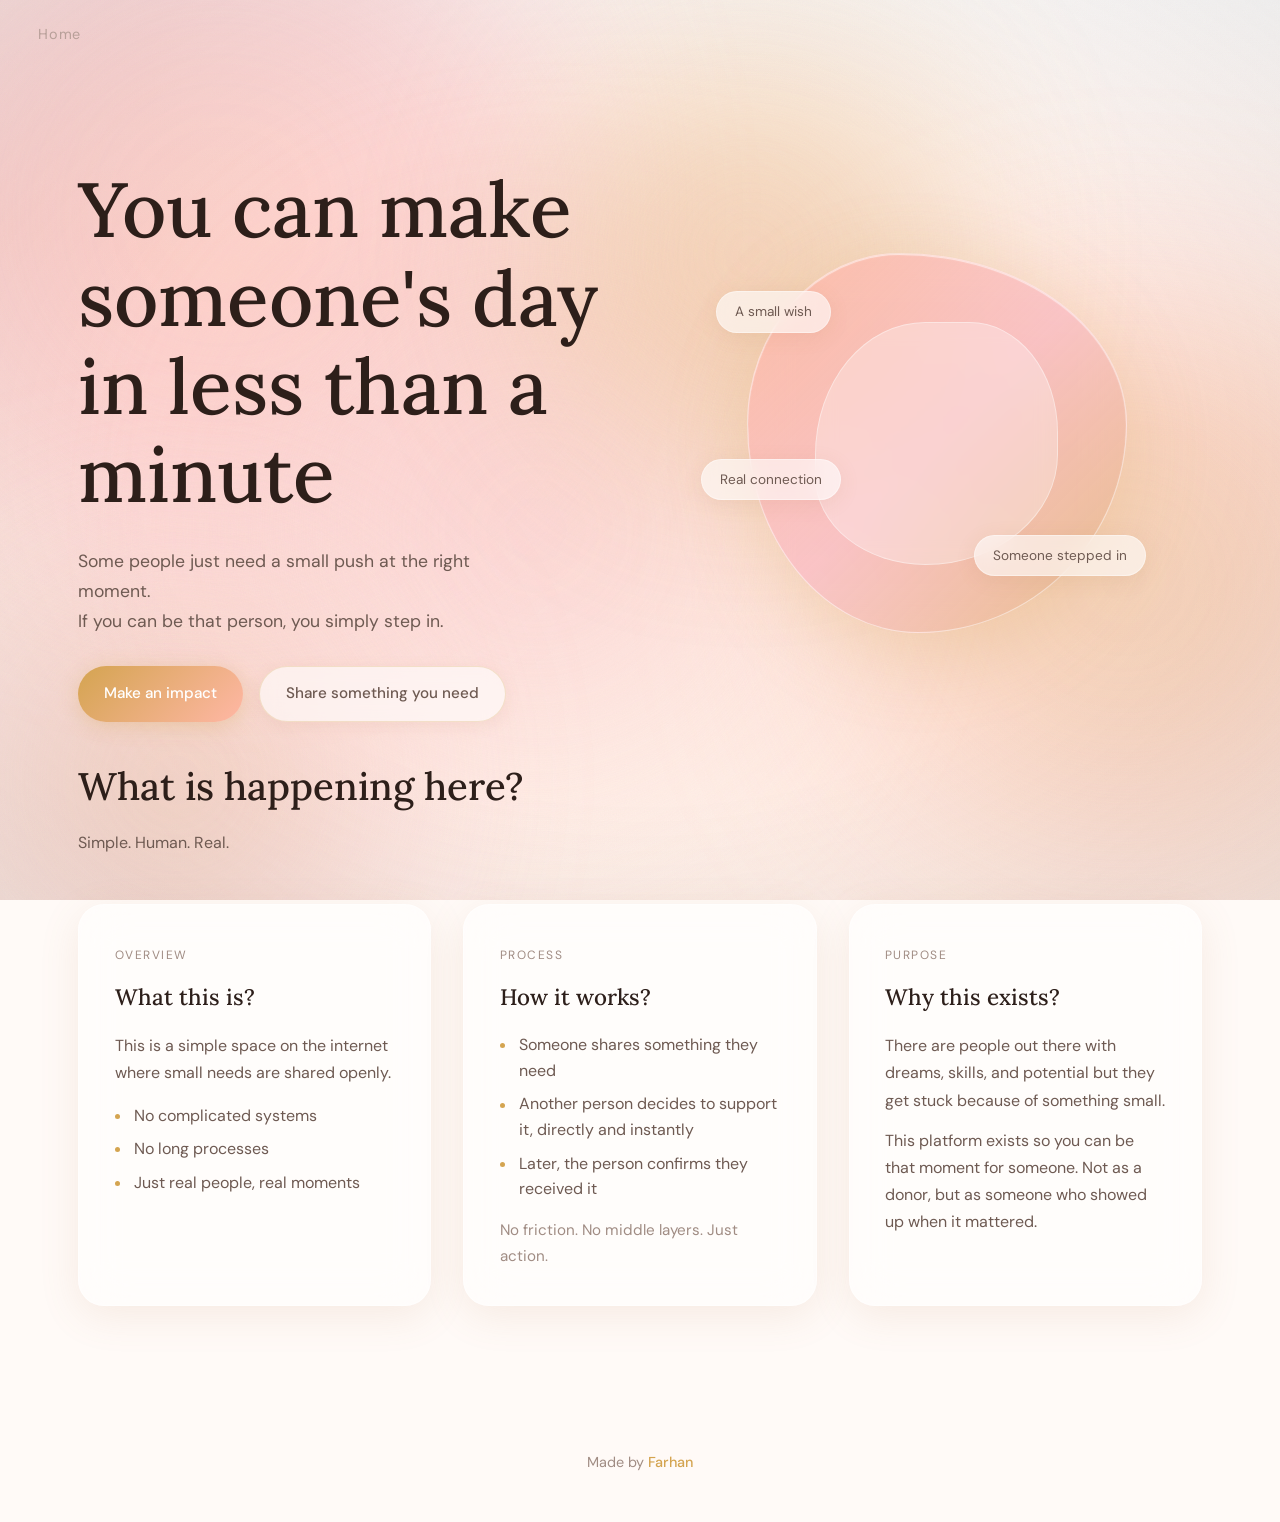
==== commit 30dca59e: "Add files via upload" ====
--- a/index.html
+++ b/index.html
@@ -1,386 +1,112 @@
 <!DOCTYPE html>
 <html lang="en">
 <head>
-<meta charset="UTF-8">
-<meta name="viewport" content="width=device-width, initial-scale=1.0">
-<title>FundAWish — A place where small wishes find real kindness</title>
-<style>
-@import url('https://fonts.googleapis.com/css2?family=Inter:wght@300;400;500;600&family=Lora:ital,wght@0,400;0,500;0,700;1,400;1,700&display=swap');
-
-/* ─── RESET & ROOT ─────────────────────── */
-*{margin:0;padding:0;box-sizing:border-box;}
-:root{
-  --pink:   #e8896a;
-  --rose:   #e8a5a5;
-  --gold:   #c9923a;
-  --gold-lt:#d4a450;
-  --cream:  #fff8f2;
-  --parchment:#fff3e8;
-  --dark:   #241810;
-  --mid:    #5a4a3e;
-  --muted:  #8a7a72;
-  --faint:  #c0b0a8;
-  --glass:  rgba(255,255,255,0.60);
-  --glass-b:rgba(212,164,80,0.12);
-}
-
-html{scroll-behavior:smooth;}
-body{
-  font-family:'Inter',sans-serif;
-  background:var(--cream);
-  color:var(--dark);
-  min-height:100vh;
-  overflow-x:hidden;
-  line-height:1.6;
-}
-
-/* ─── BACKGROUND ───────────────────────── */
-.bg{position:fixed;inset:0;z-index:0;pointer-events:none;overflow:hidden;}
-.bg-grad{
-  position:absolute;inset:0;
-  background:
-    radial-gradient(ellipse 80% 60% at 10% 0%,   rgba(245,200,190,0.45) 0%, transparent 60%),
-    radial-gradient(ellipse 70% 55% at 90% 20%,  rgba(212,164,80,0.22)  0%, transparent 55%),
-    radial-gradient(ellipse 90% 70% at 50% 100%, rgba(255,220,200,0.30) 0%, transparent 60%),
-    linear-gradient(175deg, #ffffff 0%, #fff3ea 40%, #fffbf5 70%, #fff8f0 100%);
-}
-.bg-noise{
-  position:absolute;inset:0;opacity:0.032;
-  background-image:url("data:image/svg+xml,%3Csvg viewBox='0 0 512 512' xmlns='http://www.w3.org/2000/svg'%3E%3Cfilter id='n'%3E%3CfeTurbulence type='fractalNoise' baseFrequency='0.75' numOctaves='4' stitchTiles='stitch'/%3E%3C/filter%3E%3Crect width='100%25' height='100%25' filter='url(%23n)'/%3E%3C/svg%3E");
-  background-size:256px 256px;
-}
-.orb{position:absolute;border-radius:50%;filter:blur(90px);animation:drift linear infinite;}
-.orb-a{width:600px;height:600px;background:radial-gradient(circle at 40% 40%,rgba(232,145,145,0.22),transparent 65%);top:-180px;left:-160px;animation-duration:22s;}
-.orb-b{width:500px;height:500px;background:radial-gradient(circle at 50% 50%,rgba(212,160,70,0.18),transparent 65%);top:20%;right:-150px;animation-duration:29s;animation-delay:-11s;}
-.orb-c{width:450px;height:450px;background:radial-gradient(circle at 50% 50%,rgba(232,137,106,0.14),transparent 65%);bottom:0;left:8%;animation-duration:35s;animation-delay:-20s;}
-@keyframes drift{
-  0%  {transform:translate(0,0)   scale(1);}
-  25% {transform:translate(22px,-28px)  scale(1.04);}
-  50% {transform:translate(-12px, 20px) scale(0.97);}
-  75% {transform:translate(16px,  12px) scale(1.02);}
-  100%{transform:translate(0,0)   scale(1);}
-}
-
-/* ─── NAV ──────────────────────────────── */
-nav{
-  position:sticky;top:0;z-index:500;
-  display:flex;align-items:center;justify-content:space-between;
-  padding:1.25rem 3rem;
-  background:rgba(255,252,248,0.75);
-  backdrop-filter:blur(24px);
-  border-bottom:1px solid rgba(212,164,80,0.1);
-}
-.logo{
-  font-family:'Lora',serif;font-size:1.4rem;font-weight:700;
-  background:linear-gradient(135deg,#b86820,#e8896a);
-  -webkit-background-clip:text;-webkit-text-fill-color:transparent;background-clip:text;
-  text-decoration:none;letter-spacing:-0.2px;
-}
-.nav-link{font-size:0.84rem;color:var(--muted);text-decoration:none;font-weight:500;letter-spacing:0.01em;transition:color 0.2s;}
-.nav-link:hover{color:var(--gold);}
-
-/* ─── LAYOUT WRAPPER ────────────────────── */
-.wrap{position:relative;z-index:1;max-width:1100px;margin:0 auto;padding:0 2rem;}
-.narrow{max-width:720px;margin:0 auto;}
-.center{text-align:center;}
-
-/* ─── HERO ──────────────────────────────── */
-.hero{
-  position:relative;z-index:1;
-  text-align:center;
-  padding:9rem 1rem 7rem;
-}
-.hero h1{
-  font-family:'Lora',serif;
-  font-size:clamp(2.6rem,6vw,4.4rem);
-  font-weight:700;
-  line-height:1.16;
-  letter-spacing:-1.2px;
-  color:var(--dark);
-  margin-bottom:1.5rem;
-}
-.hero h1 em{
-  font-style:italic;
-  background:linear-gradient(135deg,#b86820 0%,#e8896a 100%);
-  -webkit-background-clip:text;-webkit-text-fill-color:transparent;background-clip:text;
-}
-.hero-sub{
-  font-size:1.12rem;color:var(--mid);font-weight:300;
-  line-height:1.75;max-width:440px;margin:0 auto 3.5rem;
-}
-.hero-cta{
-  display:flex;gap:1.1rem;justify-content:center;flex-wrap:wrap;
-  margin-bottom:2.5rem;
-}
-.live-count{
-  display:inline-flex;align-items:center;gap:0.5rem;
-  font-size:0.8rem;color:var(--muted);
-  background:rgba(255,255,255,0.5);border:1px solid rgba(212,164,80,0.18);
-  border-radius:100px;padding:0.32rem 1rem;
-  backdrop-filter:blur(8px);
-}
-.live-dot{
-  width:5px;height:5px;border-radius:50%;
-  background:#d4a450;
-  animation:pulse 2.2s ease-in-out infinite;
-}
-@keyframes pulse{0%,100%{opacity:1;transform:scale(1);}50%{opacity:0.3;transform:scale(0.55);}}
-
-/* ─── BUTTONS ───────────────────────────── */
-.btn-p{
-  display:inline-flex;align-items:center;gap:0.45rem;
-  padding:1rem 2.2rem;border-radius:100px;
-  background:linear-gradient(135deg,#e8896a 0%,#d4a450 100%);
-  color:#fff;font-size:0.94rem;font-weight:600;
-  text-decoration:none;border:none;cursor:pointer;
-  letter-spacing:0.01em;
-  box-shadow:0 4px 24px rgba(212,164,80,0.32),0 1px 4px rgba(0,0,0,0.06);
-  transition:transform 0.2s,box-shadow 0.2s;
-}
-.btn-p:hover{transform:translateY(-2px) scale(1.025);box-shadow:0 10px 36px rgba(212,164,80,0.44);}
-.btn-p:active{transform:scale(0.97);}
-
-.btn-s{
-  display:inline-flex;align-items:center;gap:0.45rem;
-  padding:1rem 2.2rem;border-radius:100px;
-  background:rgba(255,255,255,0.65);
-  color:#b86820;font-size:0.94rem;font-weight:600;
-  text-decoration:none;border:1.5px solid rgba(212,164,80,0.38);cursor:pointer;
-  backdrop-filter:blur(12px);
-  transition:transform 0.2s,box-shadow 0.2s,background 0.2s;
-}
-.btn-s:hover{transform:translateY(-2px) scale(1.025);background:rgba(255,255,255,0.9);box-shadow:0 6px 26px rgba(212,164,80,0.2);}
-
-.btn-g{
-  display:inline-flex;align-items:center;gap:0.4rem;
-  padding:0.7rem 1.6rem;border-radius:100px;
-  background:transparent;color:var(--muted);
-  font-size:0.82rem;font-weight:500;
-  border:1px solid rgba(212,164,80,0.22);cursor:pointer;
-  transition:all 0.2s;
-}
-.btn-g:hover{color:#b86820;border-color:rgba(212,164,80,0.45);background:rgba(212,164,80,0.05);transform:translateY(-1px);}
-
-/* ─── SECTION SHARED ────────────────────── */
-.section{position:relative;z-index:1;padding:5rem 0;}
-.section-kicker{
-  font-size:0.68rem;font-weight:600;letter-spacing:0.16em;
-  color:#b86820;text-transform:uppercase;margin-bottom:0.8rem;
-}
-.section-h{
-  font-family:'Lora',serif;font-size:clamp(1.6rem,3vw,2.2rem);
-  font-weight:700;color:var(--dark);letter-spacing:-0.5px;
-  margin-bottom:0.8rem;
-}
-.section-sub{font-size:1rem;color:var(--mid);line-height:1.75;max-width:520px;}
-
-/* ─── DIVIDER ────────────────────────────── */
-.div-line{height:1px;background:linear-gradient(to right,transparent,rgba(212,164,80,0.2),transparent);}
-
-/* ─── ABOUT ─────────────────────────────── */
-.about-grid{
-  display:grid;
-  grid-template-columns:repeat(3,1fr);
-  gap:1.5rem;
-  margin-top:3rem;
-}
-.about-card{
-  background:var(--glass);
-  border:1px solid var(--glass-b);
-  border-radius:22px;
-  padding:2rem 1.8rem;
-  backdrop-filter:blur(16px);
-  box-shadow:0 2px 20px rgba(212,164,80,0.07);
-  transition:transform 0.25s,box-shadow 0.25s;
-  animation:riseUp 0.6s ease both;
-}
-.about-card:hover{transform:translateY(-4px);box-shadow:0 12px 36px rgba(212,164,80,0.13);}
-.about-icon{
-  width:44px;height:44px;border-radius:14px;
-  background:linear-gradient(135deg,rgba(232,137,106,0.18),rgba(212,164,80,0.14));
-  border:1px solid rgba(212,164,80,0.2);
-  display:flex;align-items:center;justify-content:center;
-  font-size:1.2rem;margin-bottom:1.2rem;
-}
-.about-card h3{font-family:'Lora',serif;font-size:1.05rem;font-weight:700;color:var(--dark);margin-bottom:0.6rem;letter-spacing:-0.2px;}
-.about-card p{font-size:0.88rem;color:var(--mid);line-height:1.75;}
-
-/* how it works steps */
-.steps-list{
-  display:flex;flex-direction:column;gap:0.6rem;margin-top:0.8rem;
-}
-.step-row{
-  display:flex;align-items:flex-start;gap:0.75rem;
-}
-.step-num{
-  flex-shrink:0;width:22px;height:22px;border-radius:50%;
-  background:linear-gradient(135deg,rgba(232,137,106,0.22),rgba(212,164,80,0.18));
-  border:1px solid rgba(212,164,80,0.28);
-  display:flex;align-items:center;justify-content:center;
-  font-size:0.65rem;font-weight:700;color:#b86820;margin-top:1px;
-}
-.step-txt{font-size:0.85rem;color:var(--mid);line-height:1.65;}
-
-/* ─── ACTION ROW ─────────────────────────── */
-.action-row{
-  display:flex;align-items:center;justify-content:center;
-  gap:1.2rem;flex-wrap:wrap;
-  padding:5rem 0 6rem;
-}
-
-/* ─── FOOTER ─────────────────────────────── */
-footer{
-  position:relative;z-index:1;text-align:center;
-  padding:2.5rem 1rem;font-size:0.78rem;color:var(--faint);
-  border-top:1px solid rgba(212,164,80,0.09);
-}
-footer a{color:var(--muted);text-decoration:none;transition:color 0.2s;}
-footer a:hover{color:var(--gold);}
-
-/* ─── FLOATER ────────────────────────────── */
-.floater{
-  position:fixed;bottom:2rem;right:2rem;z-index:900;
-  width:52px;height:52px;border-radius:50%;
-  background:linear-gradient(135deg,#e8896a,#d4a450);
-  display:flex;align-items:center;justify-content:center;
-  box-shadow:0 4px 22px rgba(212,164,80,0.44);
-  text-decoration:none;color:#fff;font-size:1.6rem;font-weight:300;
-  border:none;cursor:pointer;
-  transition:transform 0.2s,box-shadow 0.2s;
-  animation:riseUp 0.5s ease 1.2s both;
-}
-.floater:hover{transform:translateY(-3px) scale(1.1);box-shadow:0 10px 30px rgba(212,164,80,0.54);}
-
-/* ─── ANIMATIONS ─────────────────────────── */
-@keyframes riseUp{from{opacity:0;transform:translateY(24px);}to{opacity:1;transform:translateY(0);}}
-
-/* ─── RESPONSIVE ─────────────────────────── */
-@media(max-width:768px){
-  nav{padding:1.1rem 1.4rem;}
-  .hero{padding:6.5rem 0.5rem 5rem;}
-  .hero h1{font-size:2.2rem;letter-spacing:-0.6px;}
-  .hero-sub{font-size:1rem;}
-  .wrap{padding:0 1.2rem;}
-  .section{padding:3.5rem 0;}
-  .about-grid{grid-template-columns:1fr;gap:1.1rem;}
-  .about-card{padding:1.6rem 1.5rem;}
-  .action-row{padding:3.5rem 0 5rem;}
-}
-</style>
+  <meta charset="UTF-8" />
+  <meta name="viewport" content="width=device-width, initial-scale=1.0" />
+  <title>FundAWish — Make someone's day</title>
+  <link rel="stylesheet" href="style.css" />
 </head>
 <body>
 
 <!-- Background -->
-<div class="bg">
-  <div class="bg-grad"></div>
+<div class="bg-scene" aria-hidden="true">
+  <div class="bg-gradient"></div>
+  <div class="orb orb-1"></div>
+  <div class="orb orb-2"></div>
+  <div class="orb orb-3"></div>
+  <div class="orb orb-4"></div>
+  <div class="orb orb-5"></div>
   <div class="bg-noise"></div>
-  <div class="orb orb-a"></div>
-  <div class="orb orb-b"></div>
-  <div class="orb orb-c"></div>
+  <div class="bg-vignette"></div>
 </div>
 
-<!-- Nav -->
-<nav>
-  <a href="index.html" class="logo">FundAWish</a>
-  <a href="index.html" class="nav-link">Home</a>
-</nav>
+<div class="page-wrap">
 
-<!-- Hero -->
-<section class="hero">
-  <h1 style="animation:riseUp 0.6s ease both;">
-    A place where small wishes<br>find <em>real kindness</em>
-  </h1>
-  <p class="hero-sub" style="animation:riseUp 0.6s ease 0.12s both;">
-    People ask. People help.<br>It becomes real.
-  </p>
-  <div class="hero-cta" style="animation:riseUp 0.6s ease 0.22s both;">
-    <a href="make.html" class="btn-p">Share a wish</a>
-    <a href="fulfill.html" class="btn-s">Help someone</a>
-  </div>
-  <div class="live-count" style="animation:riseUp 0.6s ease 0.34s both;">
-    <div class="live-dot"></div>
-    <span id="wish-counter">Loading...</span>
-  </div>
-</section>
+  <!-- Top bar -->
+  <header class="topbar">
+    <a href="index.html" class="home-link">Home</a>
+  </header>
 
-<!-- About — visible on first scroll -->
-<div class="wrap">
-  <div class="div-line"></div>
-
-  <section class="section narrow center" style="padding-bottom:2rem;">
-    <p class="section-kicker">What this is</p>
-    <h2 class="section-h" style="margin-bottom:0.5rem;">Simple. Human. Real.</h2>
-    <p class="section-sub" style="margin:0 auto;">
-      No campaigns. No algorithms. Just a person who needs something small,<br>and another person who feels like helping.
-    </p>
-  </section>
-
-  <div class="about-grid" style="animation:riseUp 0.7s ease 0.15s both;">
-
-    <div class="about-card" style="animation-delay:0s;">
-      <div class="about-icon">◎</div>
-      <h3>What it is</h3>
-      <p>A quiet space where people share small, honest wishes. Nothing big. Nothing complicated. Just real needs from real people.</p>
-    </div>
-
-    <div class="about-card" style="animation-delay:0.08s;">
-      <div class="about-icon">✦</div>
-      <h3>How it works</h3>
-      <div class="steps-list">
-        <div class="step-row"><div class="step-num">1</div><span class="step-txt">Someone posts a small wish with their wallet.</span></div>
-        <div class="step-row"><div class="step-num">2</div><span class="step-txt">A stranger feels like helping and clicks it.</span></div>
-        <div class="step-row"><div class="step-num">3</div><span class="step-txt">They send directly. The recipient confirms. Done.</span></div>
+  <!-- Hero -->
+  <section class="hero-section">
+    <div class="hero-left reveal">
+      <h1 class="hero-headline">You can make someone's day in less than a minute</h1>
+      <p class="hero-sub">
+        Some people just need a small push at the right moment.<br>
+        If you can be that person, you simply step in.
+      </p>
+      <div class="hero-btns">
+        <a href="fulfill.html" class="btn btn-primary">Make an impact</a>
+        <a href="make.html"    class="btn btn-secondary">Share something you need</a>
       </div>
     </div>
 
-    <div class="about-card" style="animation-delay:0.16s;">
-      <div class="about-icon">❤</div>
-      <h3>Why it exists</h3>
-      <p>Because sometimes a few dollars from a stranger can turn a hard day into something lighter. And giving should feel that easy.</p>
+    <div class="hero-deco reveal">
+      <div class="hero-orb-wrap">
+        <div class="hero-orb-main"></div>
+        <div class="hero-orb-inner"></div>
+        <div class="hero-float-1">A small wish</div>
+        <div class="hero-float-2">Someone stepped in</div>
+        <div class="hero-float-3">Real connection</div>
+      </div>
     </div>
+  </section>
 
+  <!-- About section -->
+  <div class="about-section">
+    <h2 class="reveal">What is happening here?</h2>
+    <p class="about-intro reveal">Simple. Human. Real.</p>
+
+    <div class="cards-grid">
+
+      <!-- Card 1 -->
+      <div class="card about-card reveal">
+        <span class="label-tag">Overview</span>
+        <div class="card-title">What this is?</div>
+        <p style="margin-bottom:1rem;">This is a simple space on the internet where small needs are shared openly.</p>
+        <ul>
+          <li>No complicated systems</li>
+          <li>No long processes</li>
+          <li>Just real people, real moments</li>
+        </ul>
+      </div>
+
+      <!-- Card 2 -->
+      <div class="card about-card reveal">
+        <span class="label-tag">Process</span>
+        <div class="card-title">How it works?</div>
+        <ul>
+          <li>Someone shares something they need</li>
+          <li>Another person decides to support it, directly and instantly</li>
+          <li>Later, the person confirms they received it</li>
+        </ul>
+        <p style="margin-top:1rem; font-size:0.95rem; color:var(--ink-faint);">No friction. No middle layers. Just action.</p>
+      </div>
+
+      <!-- Card 3 -->
+      <div class="card about-card reveal">
+        <span class="label-tag">Purpose</span>
+        <div class="card-title">Why this exists?</div>
+        <p style="margin-bottom:0.8rem;">
+          There are people out there with dreams, skills, and potential
+          but they get stuck because of something small.
+        </p>
+        <p>
+          This platform exists so you can be that moment for someone.
+          Not as a donor, but as someone who showed up when it mattered.
+        </p>
+      </div>
+
+    </div>
   </div>
 
-  <div class="div-line" style="margin-top:3rem;"></div>
+  <!-- Footer -->
+  <footer>
+    <p>Made by <a href="https://linktr.ee/FarhanOnChain" target="_blank" rel="noopener">Farhan</a></p>
+  </footer>
 
-  <!-- Action row -->
-  <div class="action-row">
-    <a href="make.html" class="btn-p">Share a wish</a>
-    <a href="fulfill.html" class="btn-s">Help someone</a>
-    <button class="btn-g" onclick="goRandom()">Pick a random wish</button>
-  </div>
 </div>
 
-<a href="make.html" class="floater" title="Share a wish">+</a>
-
-<footer>
-  FundAWish &mdash; built with kindness &mdash;
-  <a href="https://linktr.ee/FarhanOnChain">Farhan</a>
-</footer>
-
-<script>
-var API_URL='https://script.google.com/macros/s/AKfycbyZj0Ge2pIK_C2WyPs46WZ9d8BiwHcwlXeWuAFMg8wXGKLVoazA9rujLSlY5cN59LzEsg/exec';
-
-function goRandom(){
-  sessionStorage.setItem('fundawish_random','1');
-  window.location.href='fulfill.html';
-}
-
-document.addEventListener('DOMContentLoaded',function(){
-  fetch(API_URL)
-    .then(function(r){return r.json();})
-    .then(function(data){
-      var wishes=(data.ok&&data.wishes)?data.wishes:[];
-      var open=wishes.filter(function(w){return w.status!=='completed';});
-      var el=document.getElementById('wish-counter');
-      if(open.length===0)      el.textContent='No open wishes yet. Be the first.';
-      else if(open.length===1) el.textContent='1 wish floating out there';
-      else                     el.textContent=open.length+' wishes out there right now';
-    })
-    .catch(function(){
-      document.getElementById('wish-counter').textContent='Wishes are out there...';
-    });
-});
-</script>
+<script src="script.js"></script>
 </body>
 </html>
--- a/style.css
+++ b/style.css
@@ -0,0 +1,673 @@
+@import url('https://fonts.googleapis.com/css2?family=Lora:ital,wght@0,400;0,500;0,600;1,400;1,500&family=DM+Sans:wght@300;400;500&display=swap');
+
+*, *::before, *::after { box-sizing: border-box; margin: 0; padding: 0; }
+
+:root {
+  --bg-main: #fffaf7;
+  --bg-warm: #fff3ec;
+  --ink: #2d1f1a;
+  --ink-soft: #6e5a52;
+  --ink-faint: #a08c83;
+  --accent-gold: #d4a450;
+  --accent-peach: #ffb7a5;
+  --accent-pink: #f7a8b8;
+  --card-bg: rgba(255,255,255,0.55);
+  --card-border: rgba(255,255,255,0.4);
+  --card-shadow: 0 10px 40px rgba(180,120,80,0.12);
+}
+
+html { scroll-behavior: smooth; }
+
+body {
+  background: var(--bg-main);
+  color: var(--ink);
+  font-family: 'DM Sans', sans-serif;
+  font-size: 1rem;
+  line-height: 1.7;
+  min-height: 100vh;
+  overflow-x: hidden;
+  position: relative;
+}
+
+/* ── BACKGROUND SYSTEM ── */
+.bg-scene {
+  position: fixed;
+  inset: 0;
+  z-index: 0;
+  pointer-events: none;
+  overflow: hidden;
+}
+
+.bg-gradient {
+  position: absolute;
+  inset: 0;
+  background: linear-gradient(190deg, #ffffff 0%, #ffe8df 40%, #fff3ec 100%);
+}
+
+.orb {
+  position: absolute;
+  border-radius: 50%;
+  filter: blur(100px);
+  will-change: transform;
+}
+.orb-1 {
+  width: 700px; height: 700px;
+  background: radial-gradient(circle, #ffb7a5 0%, #f7a8b8 60%, transparent 80%);
+  top: -15%; left: -10%;
+  opacity: 0.42;
+  animation: drift1 22s ease-in-out infinite;
+}
+.orb-2 {
+  width: 620px; height: 620px;
+  background: radial-gradient(circle, #d4a450 0%, #ffb7a5 55%, transparent 80%);
+  top: 30%; right: -12%;
+  opacity: 0.38;
+  animation: drift2 28s ease-in-out infinite;
+}
+.orb-3 {
+  width: 560px; height: 560px;
+  background: radial-gradient(circle, #f7a8b8 0%, #ffe8df 60%, transparent 80%);
+  bottom: 10%; left: 20%;
+  opacity: 0.45;
+  animation: drift3 33s ease-in-out infinite;
+}
+.orb-4 {
+  width: 480px; height: 480px;
+  background: radial-gradient(circle, #d4a450 0%, #f7a8b8 50%, transparent 80%);
+  top: 60%; left: -5%;
+  opacity: 0.35;
+  animation: drift4 39s ease-in-out infinite;
+}
+.orb-5 {
+  width: 420px; height: 420px;
+  background: radial-gradient(circle, #ffb7a5 0%, #d4a450 55%, transparent 80%);
+  top: 5%; right: 25%;
+  opacity: 0.4;
+  animation: drift5 45s ease-in-out infinite;
+}
+
+@keyframes drift1 {
+  0%   { transform: translate(0,0) scale(1); }
+  33%  { transform: translate(60px,-40px) scale(1.06); }
+  66%  { transform: translate(-30px,50px) scale(0.96); }
+  100% { transform: translate(0,0) scale(1); }
+}
+@keyframes drift2 {
+  0%   { transform: translate(0,0) scale(1); }
+  40%  { transform: translate(-70px,40px) scale(1.08); }
+  75%  { transform: translate(40px,-60px) scale(0.94); }
+  100% { transform: translate(0,0) scale(1); }
+}
+@keyframes drift3 {
+  0%   { transform: translate(0,0) scale(1); }
+  30%  { transform: translate(50px,70px) scale(1.05); }
+  65%  { transform: translate(-60px,-30px) scale(0.97); }
+  100% { transform: translate(0,0) scale(1); }
+}
+@keyframes drift4 {
+  0%   { transform: translate(0,0) scale(1.02); }
+  45%  { transform: translate(80px,-50px) scale(0.95); }
+  80%  { transform: translate(-40px,60px) scale(1.07); }
+  100% { transform: translate(0,0) scale(1.02); }
+}
+@keyframes drift5 {
+  0%   { transform: translate(0,0) scale(0.97); }
+  35%  { transform: translate(-50px,30px) scale(1.04); }
+  70%  { transform: translate(70px,-70px) scale(0.98); }
+  100% { transform: translate(0,0) scale(0.97); }
+}
+
+.bg-noise {
+  position: absolute;
+  inset: 0;
+  opacity: 0.032;
+  background-image: url("data:image/svg+xml,%3Csvg viewBox='0 0 256 256' xmlns='http://www.w3.org/2000/svg'%3E%3Cfilter id='n'%3E%3CfeTurbulence type='fractalNoise' baseFrequency='0.9' numOctaves='4' stitchTiles='stitch'/%3E%3C/filter%3E%3Crect width='100%25' height='100%25' filter='url(%23n)'/%3E%3C/svg%3E");
+  background-size: 256px 256px;
+}
+
+.bg-vignette {
+  position: absolute;
+  inset: 0;
+  background: radial-gradient(ellipse at center, transparent 55%, rgba(45,31,26,0.08) 100%);
+}
+
+/* ── LAYOUT ── */
+.page-wrap {
+  position: relative;
+  z-index: 1;
+}
+
+/* ── TOP BAR ── */
+.topbar {
+  padding: 1.4rem 2.4rem;
+  display: flex;
+  align-items: center;
+}
+.home-link {
+  font-size: 0.9rem;
+  color: var(--ink-faint);
+  text-decoration: none;
+  opacity: 0.7;
+  letter-spacing: 0.04em;
+  transition: opacity 0.2s;
+}
+.home-link:hover { opacity: 1; color: var(--ink-soft); }
+
+/* ── TYPOGRAPHY ── */
+h1, h2, h3 { font-family: 'Lora', serif; font-weight: 500; color: var(--ink); }
+
+.hero-headline {
+  font-size: clamp(3rem, 6vw, 4.8rem);
+  font-weight: 500;
+  line-height: 1.15;
+  font-family: 'Lora', serif;
+}
+
+/* ── BUTTONS ── */
+.btn {
+  display: inline-flex;
+  align-items: center;
+  justify-content: center;
+  gap: 0.5rem;
+  padding: 14px 26px;
+  border-radius: 999px;
+  font-family: 'DM Sans', sans-serif;
+  font-size: 0.95rem;
+  font-weight: 500;
+  cursor: pointer;
+  transition: transform 0.22s ease, box-shadow 0.22s ease, background 0.2s;
+  text-decoration: none;
+  border: none;
+  outline: none;
+}
+.btn:hover {
+  transform: translateY(-4px) scale(1.02);
+}
+.btn-primary {
+  background: linear-gradient(135deg, #d4a450 0%, #ffb7a5 100%);
+  color: #fff;
+  box-shadow: 0 4px 20px rgba(212,164,80,0.3);
+}
+.btn-primary:hover {
+  box-shadow: 0 8px 32px rgba(212,164,80,0.45);
+}
+.btn-secondary {
+  background: rgba(255,255,255,0.6);
+  color: var(--ink-soft);
+  border: 1px solid rgba(212,164,80,0.25);
+  box-shadow: 0 4px 16px rgba(180,120,80,0.1);
+  backdrop-filter: blur(10px);
+}
+.btn-secondary:hover {
+  box-shadow: 0 8px 28px rgba(180,120,80,0.18);
+  border-color: rgba(212,164,80,0.45);
+}
+.btn-outline {
+  background: transparent;
+  color: var(--ink-soft);
+  border: 1.5px solid rgba(212,164,80,0.4);
+}
+.btn-outline:hover {
+  background: rgba(212,164,80,0.07);
+  box-shadow: 0 4px 20px rgba(212,164,80,0.15);
+}
+.btn-full { width: 100%; padding: 16px 26px; font-size: 1rem; }
+.btn-danger {
+  background: rgba(255,255,255,0.6);
+  color: var(--ink-faint);
+  border: 1.5px solid rgba(160,140,131,0.3);
+  backdrop-filter: blur(10px);
+}
+.btn-danger:hover {
+  box-shadow: 0 4px 20px rgba(0,0,0,0.08);
+  border-color: rgba(160,140,131,0.5);
+}
+
+/* ── GLASS CARD ── */
+.card {
+  background: var(--card-bg);
+  border: 1px solid var(--card-border);
+  border-radius: 26px;
+  box-shadow: var(--card-shadow);
+  backdrop-filter: blur(24px);
+  -webkit-backdrop-filter: blur(24px);
+  padding: 2.2rem;
+  transition: transform 0.3s ease, box-shadow 0.3s ease, border-color 0.3s ease;
+}
+.card:hover {
+  transform: translateY(-6px);
+  box-shadow: 0 20px 60px rgba(180,120,80,0.18);
+  border-color: rgba(212,164,80,0.3);
+}
+
+/* ── SCROLL ANIMATION ── */
+.reveal {
+  opacity: 0;
+  transform: translateY(20px);
+  transition: opacity 0.6s ease, transform 0.6s ease;
+}
+.reveal.visible {
+  opacity: 1;
+  transform: translateY(0);
+}
+
+/* ── SECTION ── */
+section {
+  padding: 8rem 2.4rem 6rem;
+  max-width: 1200px;
+  margin: 0 auto;
+}
+
+/* ── LABEL ── */
+.label-tag {
+  display: inline-block;
+  font-size: 0.75rem;
+  text-transform: uppercase;
+  letter-spacing: 1.5px;
+  color: var(--ink-faint);
+  font-family: 'DM Sans', sans-serif;
+  margin-bottom: 0.8rem;
+}
+
+/* ── FOOTER ── */
+footer {
+  text-align: center;
+  padding: 3rem 2rem;
+  font-size: 0.9rem;
+  color: var(--ink-faint);
+  position: relative;
+  z-index: 1;
+}
+footer a {
+  color: var(--accent-gold);
+  text-decoration: none;
+  font-weight: 500;
+  transition: opacity 0.2s;
+}
+footer a:hover { opacity: 0.75; }
+
+/* ── DISCLAIMER ── */
+.disclaimer {
+  text-align: center;
+  font-size: 0.82rem;
+  color: var(--ink-faint);
+  padding: 0.9rem 1.4rem;
+  background: rgba(212,164,80,0.07);
+  border: 1px solid rgba(212,164,80,0.18);
+  border-radius: 12px;
+  max-width: 600px;
+  margin: 0 auto 2.5rem;
+  position: relative;
+  z-index: 1;
+}
+
+/* ── FORM ELEMENTS ── */
+.form-group {
+  display: flex;
+  flex-direction: column;
+  gap: 0.4rem;
+  margin-bottom: 1.4rem;
+}
+.form-label {
+  font-size: 0.75rem;
+  text-transform: uppercase;
+  letter-spacing: 1.2px;
+  color: var(--ink-faint);
+  font-family: 'DM Sans', sans-serif;
+}
+.form-input, .form-textarea {
+  padding: 14px 16px;
+  border-radius: 14px;
+  border: 1.5px solid rgba(212,164,80,0.2);
+  background: rgba(255,255,255,0.7);
+  font-family: 'DM Sans', sans-serif;
+  font-size: 0.97rem;
+  color: var(--ink);
+  outline: none;
+  transition: border-color 0.2s, box-shadow 0.2s;
+  width: 100%;
+  backdrop-filter: blur(8px);
+}
+.form-input:focus, .form-textarea:focus {
+  border-color: var(--accent-gold);
+  box-shadow: 0 0 0 3px rgba(212,164,80,0.15);
+}
+.form-textarea {
+  resize: vertical;
+  min-height: 100px;
+}
+
+/* ── STATUS BADGES ── */
+.badge {
+  display: inline-block;
+  padding: 4px 12px;
+  border-radius: 999px;
+  font-size: 0.78rem;
+  font-weight: 500;
+  letter-spacing: 0.3px;
+}
+.badge-open   { background: rgba(160,140,131,0.15); color: var(--ink-soft); }
+.badge-pending{ background: rgba(212,164,80,0.18); color: #a07030; }
+.badge-completed { background: rgba(80,180,120,0.15); color: #357a55; }
+
+/* ── AMOUNT BADGE ── */
+.amount-badge {
+  background: linear-gradient(135deg, var(--accent-gold), #e8b870);
+  color: #fff;
+  padding: 4px 12px;
+  border-radius: 999px;
+  font-size: 0.82rem;
+  font-weight: 600;
+  white-space: nowrap;
+}
+
+/* ── SUCCESS BOX ── */
+.success-box {
+  background: rgba(212,164,80,0.09);
+  border: 1.5px solid rgba(212,164,80,0.3);
+  border-radius: 14px;
+  padding: 1.2rem 1.4rem;
+  margin-top: 1.4rem;
+  display: flex;
+  align-items: center;
+  justify-content: space-between;
+  gap: 1rem;
+  flex-wrap: wrap;
+}
+.success-box code {
+  font-size: 0.85rem;
+  color: var(--ink-soft);
+  word-break: break-all;
+  flex: 1;
+}
+
+/* ── WISH CARD ── */
+.wish-card {
+  background: var(--card-bg);
+  border: 1px solid var(--card-border);
+  border-radius: 26px;
+  box-shadow: var(--card-shadow);
+  backdrop-filter: blur(24px);
+  -webkit-backdrop-filter: blur(24px);
+  padding: 2rem;
+  display: flex;
+  flex-direction: column;
+  gap: 1rem;
+  transition: transform 0.3s ease, box-shadow 0.3s ease, border-color 0.3s ease;
+}
+.wish-card:hover {
+  transform: translateY(-6px);
+  box-shadow: 0 20px 60px rgba(180,120,80,0.18);
+  border-color: rgba(212,164,80,0.3);
+}
+.wish-card-top {
+  display: flex;
+  justify-content: space-between;
+  align-items: flex-start;
+  gap: 0.8rem;
+}
+.wish-text {
+  font-family: 'Lora', serif;
+  font-size: 1.15rem;
+  line-height: 1.6;
+  color: var(--ink);
+  flex: 1;
+}
+.wish-meta {
+  display: flex;
+  align-items: center;
+  gap: 0.8rem;
+  flex-wrap: wrap;
+}
+.wish-name {
+  font-size: 0.9rem;
+  color: var(--ink-soft);
+  font-weight: 500;
+}
+.wish-action {
+  border-top: 1px solid rgba(212,164,80,0.15);
+  padding-top: 1rem;
+}
+.wish-waiting {
+  font-size: 0.88rem;
+  color: var(--ink-faint);
+  font-style: italic;
+  text-align: center;
+  padding: 0.5rem 0;
+}
+
+/* ── DEV CARD ── */
+.dev-card {
+  background: linear-gradient(135deg, rgba(255,183,165,0.2), rgba(247,168,184,0.2));
+  border: 1px solid rgba(247,168,184,0.35);
+}
+
+/* ── LEADERBOARD ── */
+.lb-card {
+  display: flex;
+  align-items: center;
+  gap: 1rem;
+  padding: 1.2rem 1.6rem;
+  background: var(--card-bg);
+  border: 1px solid var(--card-border);
+  border-radius: 18px;
+  box-shadow: var(--card-shadow);
+  backdrop-filter: blur(18px);
+}
+.lb-rank {
+  font-family: 'Lora', serif;
+  font-size: 1.5rem;
+  color: var(--ink-faint);
+  min-width: 2rem;
+  text-align: center;
+}
+.lb-rank.top { color: var(--accent-gold); font-weight: 600; }
+.lb-info { flex: 1; }
+.lb-name { font-weight: 500; color: var(--ink); font-size: 1rem; }
+.lb-amount { font-size: 0.88rem; color: var(--ink-faint); }
+.lb-top-highlight {
+  border-color: rgba(212,164,80,0.35);
+  background: rgba(212,164,80,0.07);
+}
+
+/* ── CONFIRM CARD ── */
+.confirm-center {
+  min-height: 100vh;
+  display: flex;
+  align-items: center;
+  justify-content: center;
+  padding: 2rem;
+  position: relative;
+  z-index: 1;
+}
+.confirm-card {
+  max-width: 480px;
+  width: 100%;
+}
+.confirm-wish-text {
+  font-family: 'Lora', serif;
+  font-size: 1.25rem;
+  line-height: 1.6;
+  color: var(--ink);
+  font-style: italic;
+  background: rgba(212,164,80,0.07);
+  border-left: 3px solid var(--accent-gold);
+  padding: 1rem 1.2rem;
+  border-radius: 0 10px 10px 0;
+  margin-bottom: 1rem;
+}
+
+/* ── HERO ── */
+.hero-section {
+  padding: 6rem 2.4rem 5rem;
+  max-width: 1200px;
+  margin: 0 auto;
+  display: grid;
+  grid-template-columns: 1fr 1fr;
+  gap: 4rem;
+  align-items: center;
+  min-height: 80vh;
+}
+.hero-left { display: flex; flex-direction: column; gap: 1.8rem; }
+.hero-sub {
+  font-size: 1.1rem;
+  color: var(--ink-soft);
+  line-height: 1.7;
+  max-width: 440px;
+}
+.hero-btns { display: flex; gap: 1rem; flex-wrap: wrap; }
+
+/* ── HERO DECO ── */
+.hero-deco {
+  display: flex;
+  align-items: center;
+  justify-content: center;
+  position: relative;
+}
+.hero-orb-wrap {
+  position: relative;
+  width: 380px;
+  height: 380px;
+}
+.hero-orb-main {
+  position: absolute;
+  inset: 0;
+  border-radius: 40% 60% 55% 45% / 45% 45% 55% 55%;
+  background: linear-gradient(135deg, rgba(255,183,165,0.7), rgba(247,168,184,0.5), rgba(212,164,80,0.4));
+  backdrop-filter: blur(20px);
+  border: 1px solid rgba(255,255,255,0.5);
+  box-shadow: 0 20px 80px rgba(212,164,80,0.25), inset 0 1px 1px rgba(255,255,255,0.6);
+  animation: morphBlob 10s ease-in-out infinite;
+}
+.hero-orb-inner {
+  position: absolute;
+  top: 18%; left: 18%; right: 18%; bottom: 18%;
+  border-radius: 50% 40% 60% 50% / 60% 50% 50% 40%;
+  background: rgba(255,255,255,0.3);
+  backdrop-filter: blur(10px);
+  border: 1px solid rgba(255,255,255,0.4);
+  animation: morphBlob 7s ease-in-out infinite reverse;
+}
+.hero-float-1, .hero-float-2, .hero-float-3 {
+  position: absolute;
+  background: rgba(255,255,255,0.6);
+  border: 1px solid rgba(255,255,255,0.4);
+  border-radius: 999px;
+  backdrop-filter: blur(10px);
+  box-shadow: 0 4px 20px rgba(180,120,80,0.12);
+  font-size: 0.85rem;
+  color: var(--ink-soft);
+  padding: 8px 18px;
+  white-space: nowrap;
+  animation: floatChip 4s ease-in-out infinite;
+}
+.hero-float-1 { top: 10%; left: -8%; animation-delay: 0s; }
+.hero-float-2 { bottom: 15%; right: -5%; animation-delay: 1.5s; }
+.hero-float-3 { bottom: 35%; left: -12%; animation-delay: 0.8s; }
+
+@keyframes morphBlob {
+  0%,100% { border-radius: 40% 60% 55% 45% / 45% 45% 55% 55%; }
+  33%  { border-radius: 55% 45% 40% 60% / 60% 55% 45% 40%; }
+  66%  { border-radius: 45% 55% 60% 40% / 40% 60% 40% 60%; }
+}
+@keyframes floatChip {
+  0%,100% { transform: translateY(0); }
+  50%      { transform: translateY(-8px); }
+}
+
+/* ── ABOUT SECTION ── */
+.about-section {
+  padding: 0 2.4rem 6rem;
+  max-width: 1200px;
+  margin: -3rem auto 0;
+}
+.about-section h2 {
+  font-size: clamp(1.8rem, 3vw, 2.6rem);
+  margin-bottom: 0.6rem;
+}
+.about-intro { color: var(--ink-soft); margin-bottom: 3rem; }
+.cards-grid {
+  display: grid;
+  grid-template-columns: repeat(3, 1fr);
+  gap: 2rem;
+}
+.about-card { min-height: 240px; }
+.about-card ul { list-style: none; padding: 0; display: flex; flex-direction: column; gap: 0.5rem; }
+.about-card ul li {
+  padding-left: 1.2rem;
+  position: relative;
+  font-size: 1rem;
+  color: var(--ink-soft);
+  line-height: 1.6;
+}
+.about-card ul li::before {
+  content: '';
+  position: absolute;
+  left: 0;
+  top: 0.7em;
+  width: 5px;
+  height: 5px;
+  border-radius: 50%;
+  background: var(--accent-gold);
+}
+.about-card p {
+  color: var(--ink-soft);
+  font-size: 1rem;
+  line-height: 1.7;
+}
+.card-title {
+  font-size: 1.4rem;
+  font-family: 'Lora', serif;
+  font-weight: 500;
+  color: var(--ink);
+  margin-bottom: 1rem;
+}
+
+/* ── FULFILL GRID ── */
+.fulfill-grid {
+  display: grid;
+  grid-template-columns: repeat(3, 1fr);
+  gap: 2rem;
+}
+
+/* ── PAGE HEADER ── */
+.page-header {
+  max-width: 1200px;
+  margin: 0 auto;
+  padding: 3rem 2.4rem 1rem;
+}
+.page-header h1 { font-size: clamp(2rem, 4vw, 3rem); margin-bottom: 0.5rem; }
+.page-header p { color: var(--ink-soft); font-size: 1.05rem; }
+
+/* ── MAKE PAGE ── */
+.make-wrap {
+  max-width: 520px;
+  margin: 0 auto;
+  padding: 0 2rem 6rem;
+}
+
+/* ── EMPTY STATE ── */
+.empty-state {
+  grid-column: 1 / -1;
+  text-align: center;
+  padding: 4rem 2rem;
+  color: var(--ink-faint);
+}
+.empty-state p { font-family: 'Lora', serif; font-size: 1.2rem; font-style: italic; }
+
+/* ── RESPONSIVE ── */
+@media (max-width: 900px) {
+  .hero-section { grid-template-columns: 1fr; gap: 3rem; text-align: center; }
+  .hero-sub { max-width: 100%; }
+  .hero-btns { justify-content: center; }
+  .hero-deco { display: none; }
+  .cards-grid { grid-template-columns: 1fr; }
+  .fulfill-grid { grid-template-columns: repeat(2, 1fr); }
+}
+@media (max-width: 600px) {
+  section { padding: 5rem 1.4rem 4rem; }
+  .fulfill-grid { grid-template-columns: 1fr; }
+  .hero-section { padding: 4rem 1.4rem 3rem; }
+  .about-section { padding: 0 1.4rem 4rem; }
+  .make-wrap { padding: 0 1.4rem 4rem; }
+}
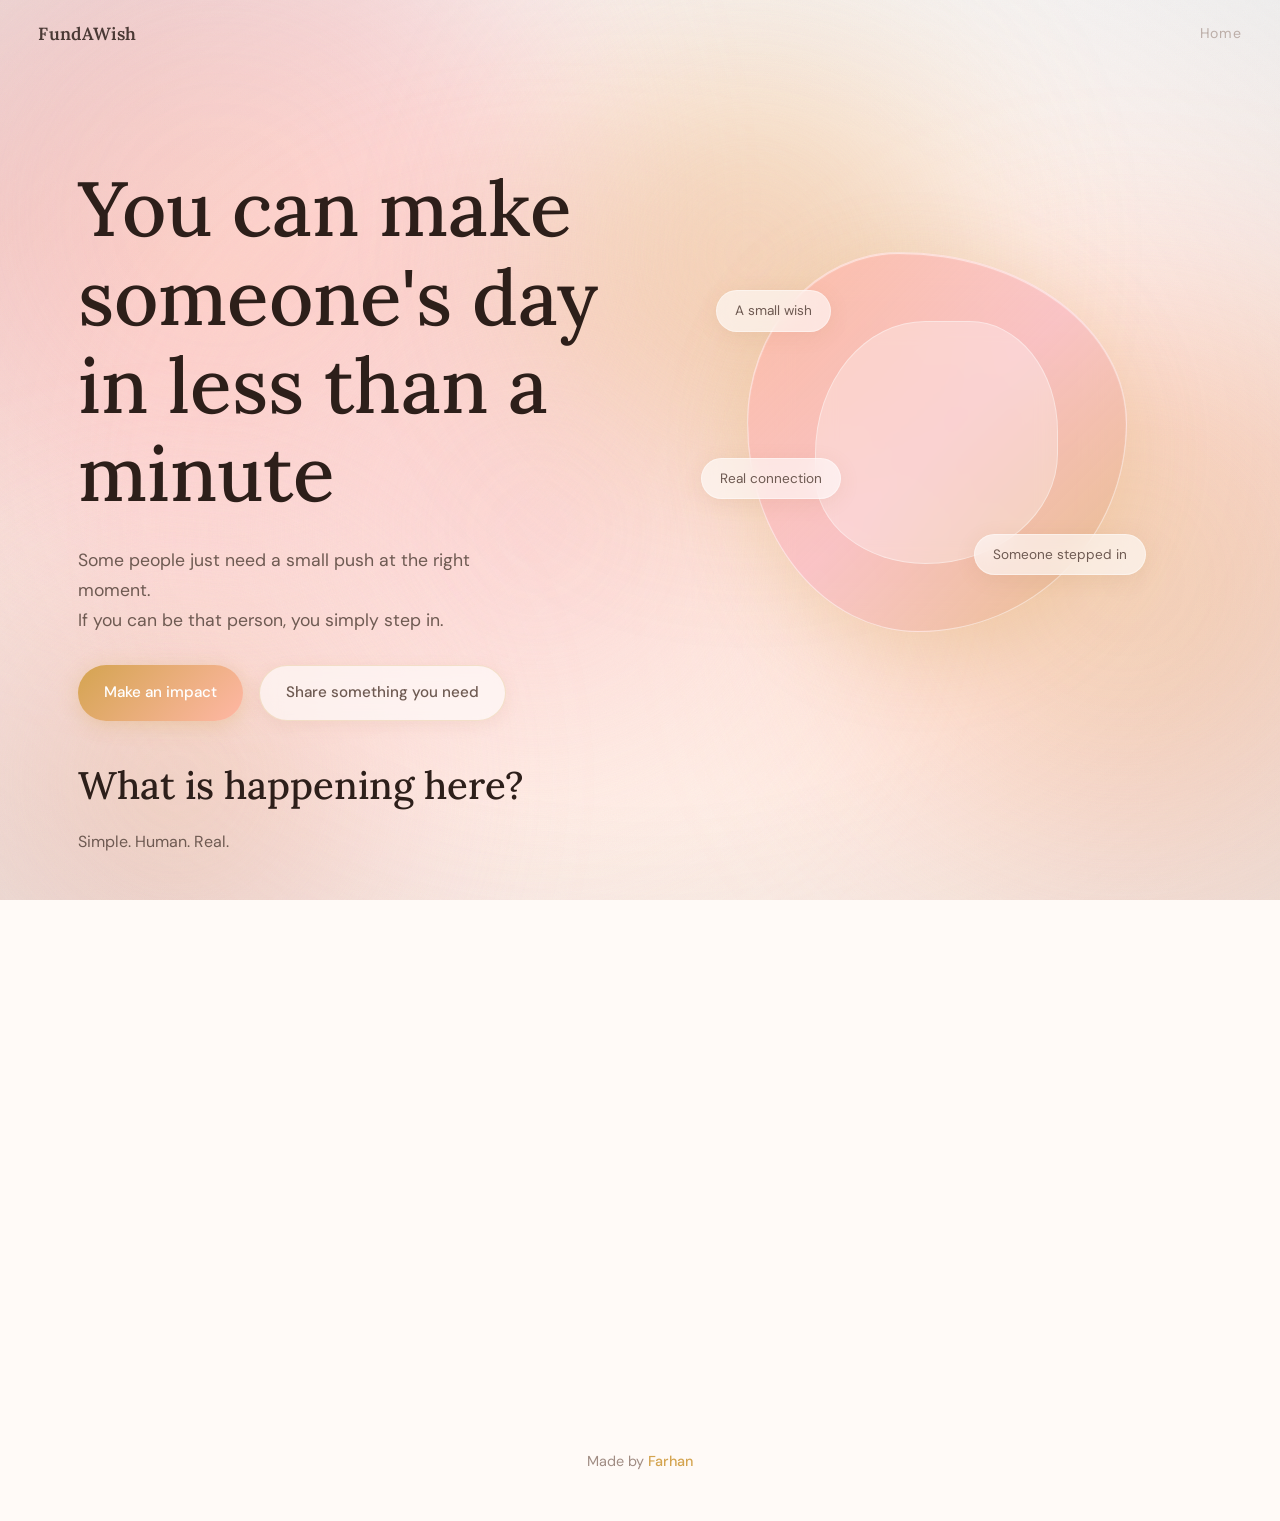
==== commit ae5cbbc7: "Add files via upload" ====
--- a/index.html
+++ b/index.html
@@ -4,6 +4,7 @@
   <meta charset="UTF-8" />
   <meta name="viewport" content="width=device-width, initial-scale=1.0" />
   <title>FundAWish — Make someone's day</title>
+  <link rel="icon" type="image/svg+xml" href="data:image/svg+xml,<svg xmlns='http://www.w3.org/2000/svg' viewBox='0 0 32 32'><circle cx='16' cy='16' r='16' fill='%23d4a450'/><text x='16' y='22' text-anchor='middle' font-size='18' fill='white'>✦</text></svg>" />
   <link rel="stylesheet" href="style.css" />
 </head>
 <body>
@@ -24,6 +25,7 @@
 
   <!-- Top bar -->
   <header class="topbar">
+    <a href="index.html" class="brand-link">FundAWish</a>
     <a href="index.html" class="home-link">Home</a>
   </header>
 
--- a/style.css
+++ b/style.css
@@ -139,16 +139,28 @@
 
 /* ── TOP BAR ── */
 .topbar {
-  padding: 1.4rem 2.4rem;
-  display: flex;
-  align-items: center;
-}
+  padding: 1.2rem 2.4rem;
+  display: flex;
+  align-items: center;
+  justify-content: space-between;
+}
+.brand-link {
+  font-family: 'Lora', serif;
+  font-size: 1.1rem;
+  font-weight: 600;
+  color: var(--ink);
+  text-decoration: none;
+  letter-spacing: 0.01em;
+  opacity: 0.85;
+  transition: opacity 0.2s;
+}
+.brand-link:hover { opacity: 1; }
 .home-link {
-  font-size: 0.9rem;
+  font-size: 0.88rem;
   color: var(--ink-faint);
   text-decoration: none;
-  opacity: 0.7;
-  letter-spacing: 0.04em;
+  opacity: 0.65;
+  letter-spacing: 0.05em;
   transition: opacity 0.2s;
 }
 .home-link:hover { opacity: 1; color: var(--ink-soft); }
@@ -655,7 +667,52 @@
 }
 .empty-state p { font-family: 'Lora', serif; font-size: 1.2rem; font-style: italic; }
 
+/* ── WALLET REVEAL (after support click) ── */
+.wallet-reveal { display: flex; flex-direction: column; gap: 0.5rem; }
+.wallet-label {
+  font-size: 0.75rem;
+  text-transform: uppercase;
+  letter-spacing: 1.2px;
+  color: var(--ink-faint);
+  font-family: 'DM Sans', sans-serif;
+}
+.wallet-box {
+  display: flex;
+  align-items: center;
+  gap: 0.7rem;
+  background: rgba(212,164,80,0.07);
+  border: 1px solid rgba(212,164,80,0.2);
+  border-radius: 12px;
+  padding: 0.7rem 1rem;
+  flex-wrap: wrap;
+}
+.wallet-addr {
+  font-size: 0.82rem;
+  color: var(--ink-soft);
+  word-break: break-all;
+  flex: 1;
+  font-family: 'DM Mono', 'Courier New', monospace;
+  letter-spacing: 0.02em;
+}
+
+/* ── X HANDLE LINK ── */
+.wish-x {
+  font-size: 0.82rem;
+  color: var(--accent-gold);
+  text-decoration: none;
+  font-weight: 500;
+  transition: opacity 0.2s;
+}
+.wish-x:hover { opacity: 0.7; }
+
 /* ── RESPONSIVE ── */
+@media (max-width: 768px) {
+  .topbar { padding: 1rem 1.4rem; }
+  .orb-3, .orb-4, .orb-5 { display: none; }
+  .orb-1, .orb-2 { filter: blur(55px) !important; opacity: 0.22 !important; animation-duration: 70s !important; }
+  .wish-card, .card { box-shadow: 0 4px 14px rgba(180,120,80,0.08); backdrop-filter: blur(10px); -webkit-backdrop-filter: blur(10px); }
+  .wish-card:hover, .card:hover { transform: none; }
+}
 @media (max-width: 900px) {
   .hero-section { grid-template-columns: 1fr; gap: 3rem; text-align: center; }
   .hero-sub { max-width: 100%; }
@@ -670,4 +727,5 @@
   .hero-section { padding: 4rem 1.4rem 3rem; }
   .about-section { padding: 0 1.4rem 4rem; }
   .make-wrap { padding: 0 1.4rem 4rem; }
-}
+  .wallet-addr { font-size: 0.75rem; }
+}
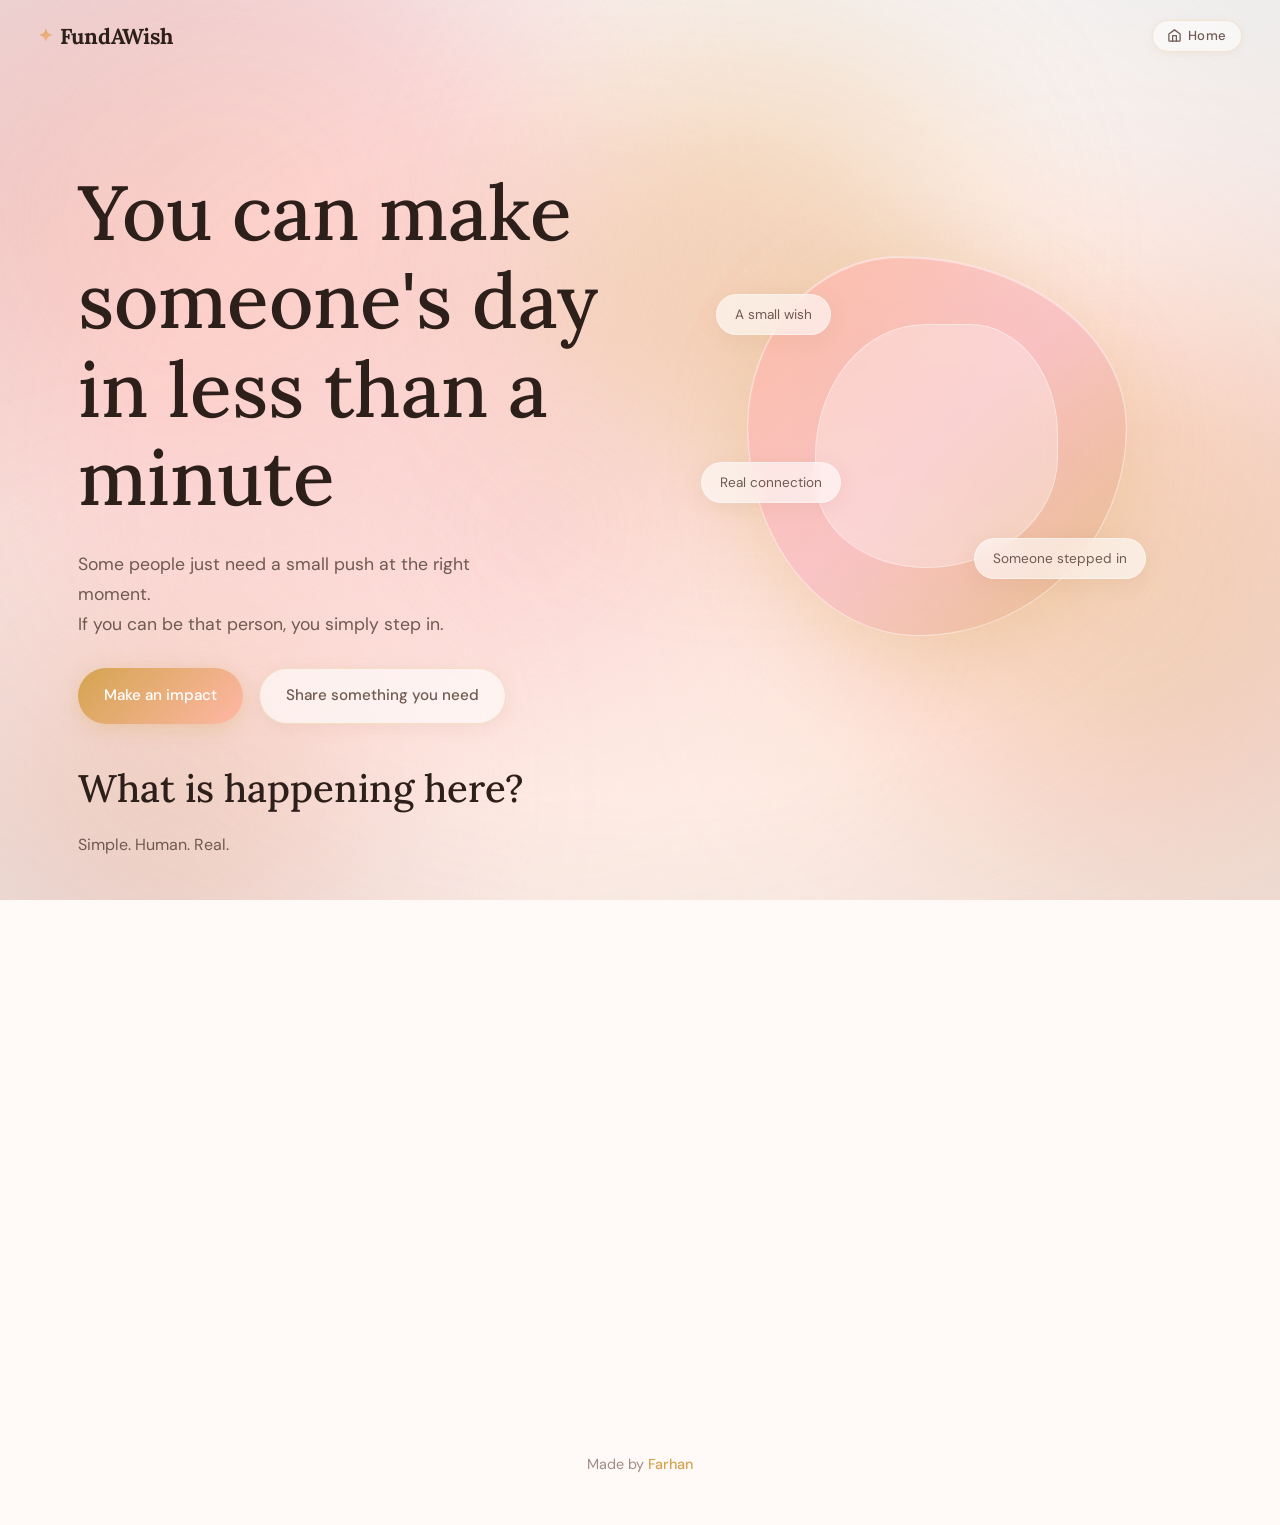
==== commit bc8db5a1: "Add files via upload" ====
--- a/index.html
+++ b/index.html
@@ -25,8 +25,16 @@
 
   <!-- Top bar -->
   <header class="topbar">
-    <a href="index.html" class="brand-link">FundAWish</a>
-    <a href="index.html" class="home-link">Home</a>
+    <a href="index.html" class="brand-link">
+      <span class="brand-star">✦</span> FundAWish
+    </a>
+    <a href="index.html" class="home-link" aria-label="Home">
+      <svg class="home-icon" xmlns="http://www.w3.org/2000/svg" viewBox="0 0 24 24" fill="none" stroke="currentColor" stroke-width="2" stroke-linecap="round" stroke-linejoin="round">
+        <path d="M3 9.5L12 3l9 6.5V20a1 1 0 0 1-1 1H4a1 1 0 0 1-1-1V9.5z"/>
+        <polyline points="9 21 9 12 15 12 15 21"/>
+      </svg>
+      <span class="home-label">Home</span>
+    </a>
   </header>
 
   <!-- Hero -->
--- a/style.css
+++ b/style.css
@@ -139,31 +139,74 @@
 
 /* ── TOP BAR ── */
 .topbar {
-  padding: 1.2rem 2.4rem;
+  padding: 1.1rem 2.4rem;
   display: flex;
   align-items: center;
   justify-content: space-between;
 }
+
+/* Brand */
 .brand-link {
   font-family: 'Lora', serif;
-  font-size: 1.1rem;
-  font-weight: 600;
+  font-size: 1.35rem;
+  font-weight: 700;
   color: var(--ink);
   text-decoration: none;
-  letter-spacing: 0.01em;
-  opacity: 0.85;
+  letter-spacing: -0.01em;
+  display: flex;
+  align-items: center;
+  gap: 0.4rem;
   transition: opacity 0.2s;
 }
-.brand-link:hover { opacity: 1; }
+.brand-link:hover { opacity: 0.82; }
+.brand-star {
+  font-size: 1.1rem;
+  background: linear-gradient(135deg, var(--accent-gold), var(--accent-peach));
+  -webkit-background-clip: text;
+  -webkit-text-fill-color: transparent;
+  background-clip: text;
+  display: inline-block;
+  animation: starPulse 3s ease-in-out infinite;
+}
+@keyframes starPulse {
+  0%,100% { transform: scale(1) rotate(0deg); }
+  50%      { transform: scale(1.18) rotate(12deg); }
+}
+
+/* Home button */
 .home-link {
-  font-size: 0.88rem;
-  color: var(--ink-faint);
+  display: inline-flex;
+  align-items: center;
+  gap: 0.38rem;
+  padding: 0.45rem 0.9rem;
+  border-radius: 999px;
+  background: rgba(255,255,255,0.55);
+  border: 1px solid rgba(212,164,80,0.22);
+  backdrop-filter: blur(10px);
+  -webkit-backdrop-filter: blur(10px);
+  color: var(--ink-soft);
   text-decoration: none;
-  opacity: 0.65;
-  letter-spacing: 0.05em;
-  transition: opacity 0.2s;
-}
-.home-link:hover { opacity: 1; color: var(--ink-soft); }
+  font-size: 0.82rem;
+  font-weight: 500;
+  letter-spacing: 0.02em;
+  transition: background 0.2s, border-color 0.2s, box-shadow 0.2s, color 0.2s;
+  box-shadow: 0 2px 10px rgba(180,120,80,0.08);
+}
+.home-link:hover {
+  background: rgba(255,255,255,0.8);
+  border-color: rgba(212,164,80,0.45);
+  box-shadow: 0 4px 16px rgba(180,120,80,0.14);
+  color: var(--ink);
+}
+.home-icon {
+  width: 15px;
+  height: 15px;
+  flex-shrink: 0;
+  stroke: currentColor;
+}
+.home-label {
+  line-height: 1;
+}
 
 /* ── TYPOGRAPHY ── */
 h1, h2, h3 { font-family: 'Lora', serif; font-weight: 500; color: var(--ink); }
@@ -729,3 +772,110 @@
   .make-wrap { padding: 0 1.4rem 4rem; }
   .wallet-addr { font-size: 0.75rem; }
 }
+
+/* ── SUPPORT MODAL ── */
+#support-modal {
+  /* overlay handled inline; card animation defined inline */
+}
+#support-modal-card {
+  max-height: 90vh;
+  overflow-y: auto;
+  scrollbar-width: thin;
+  scrollbar-color: rgba(212,164,80,0.3) transparent;
+  /* Override any inherited opacity from the dark overlay */
+  background: rgba(255,252,249,0.97) !important;
+  backdrop-filter: blur(32px) !important;
+  -webkit-backdrop-filter: blur(32px) !important;
+  border: 1px solid rgba(212,164,80,0.25) !important;
+  box-shadow: 0 24px 80px rgba(45,31,26,0.22), 0 1px 0 rgba(255,255,255,0.8) inset !important;
+  color: var(--ink);
+}
+#support-modal-card::-webkit-scrollbar { width: 4px; }
+#support-modal-card::-webkit-scrollbar-thumb { background: rgba(212,164,80,0.35); border-radius: 4px; }
+
+/* Leaderboard detail panel */
+.lb-detail {
+  margin-top: -0.4rem;
+  margin-bottom: 0.8rem;
+}
+
+/* Mobile: modal takes full width */
+@media (max-width: 500px) {
+  #support-modal { padding: 1rem; align-items: flex-end; }
+  #support-modal-card { max-height: 85vh; border-radius: 20px 20px 16px 16px; }
+}
+
+/* ── FULFILLMENT CELEBRATION ── */
+@keyframes wishPop {
+  0%   { transform: scale(0) translateY(0); opacity: 1; }
+  70%  { transform: scale(1.2) translateY(-60px); opacity: 1; }
+  100% { transform: scale(1) translateY(-120px); opacity: 0; }
+}
+@keyframes confettiFall {
+  0%   { transform: translateY(-20px) rotate(0deg); opacity: 1; }
+  100% { transform: translateY(110vh) rotate(720deg); opacity: 0; }
+}
+@keyframes celebrationPulse {
+  0%,100% { box-shadow: 0 0 0 0 rgba(212,164,80,0); }
+  40%      { box-shadow: 0 0 0 24px rgba(212,164,80,0.18); }
+  80%      { box-shadow: 0 0 0 48px rgba(212,164,80,0); }
+}
+@keyframes celebrationGlow {
+  0%   { opacity: 0; transform: scale(0.8); }
+  20%  { opacity: 1; transform: scale(1.05); }
+  80%  { opacity: 1; transform: scale(1); }
+  100% { opacity: 0; transform: scale(1.1); }
+}
+.celebration-overlay {
+  position: fixed;
+  inset: 0;
+  z-index: 99998;
+  pointer-events: none;
+  display: flex;
+  align-items: center;
+  justify-content: center;
+}
+.celebration-burst {
+  position: relative;
+  display: flex;
+  flex-direction: column;
+  align-items: center;
+  gap: 1rem;
+  animation: celebrationGlow 3.2s ease forwards;
+}
+.celebration-emoji {
+  font-size: clamp(4rem, 10vw, 7rem);
+  line-height: 1;
+  filter: drop-shadow(0 8px 32px rgba(212,164,80,0.5));
+}
+.celebration-text {
+  font-family: 'Lora', serif;
+  font-size: clamp(1.4rem, 4vw, 2.2rem);
+  font-weight: 600;
+  color: var(--ink);
+  text-align: center;
+  background: linear-gradient(135deg, var(--accent-gold), var(--accent-peach));
+  -webkit-background-clip: text;
+  -webkit-text-fill-color: transparent;
+  background-clip: text;
+  padding: 0 1rem;
+}
+.confetti-piece {
+  position: fixed;
+  top: -20px;
+  width: 10px;
+  height: 10px;
+  border-radius: 2px;
+  animation: confettiFall linear forwards;
+  pointer-events: none;
+  z-index: 99999;
+}
+
+/* ── MOBILE TOPBAR ── */
+@media (max-width: 480px) {
+  .topbar { padding: 0.9rem 1.2rem; }
+  .brand-link { font-size: 1.1rem; }
+  .home-label { display: none; }
+  .home-link { padding: 0.45rem 0.6rem; }
+  .home-icon { width: 17px; height: 17px; }
+}
